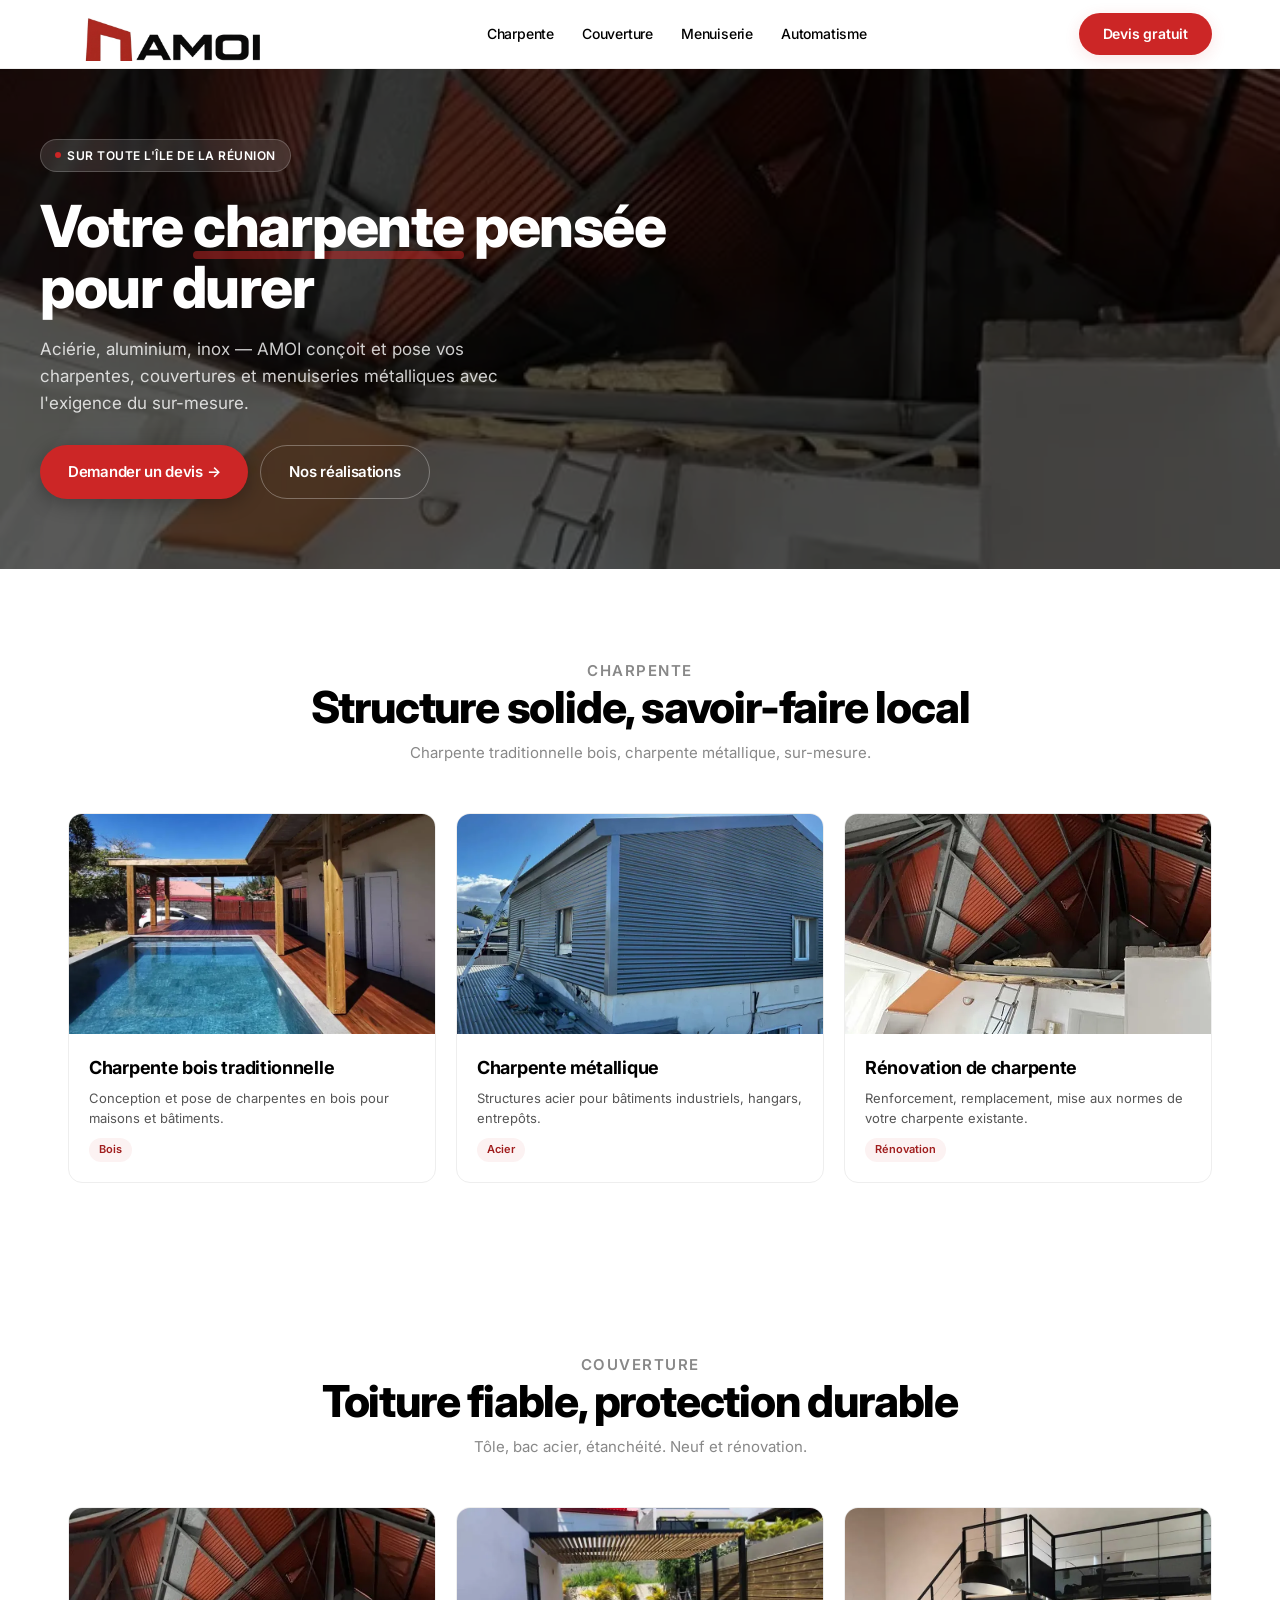
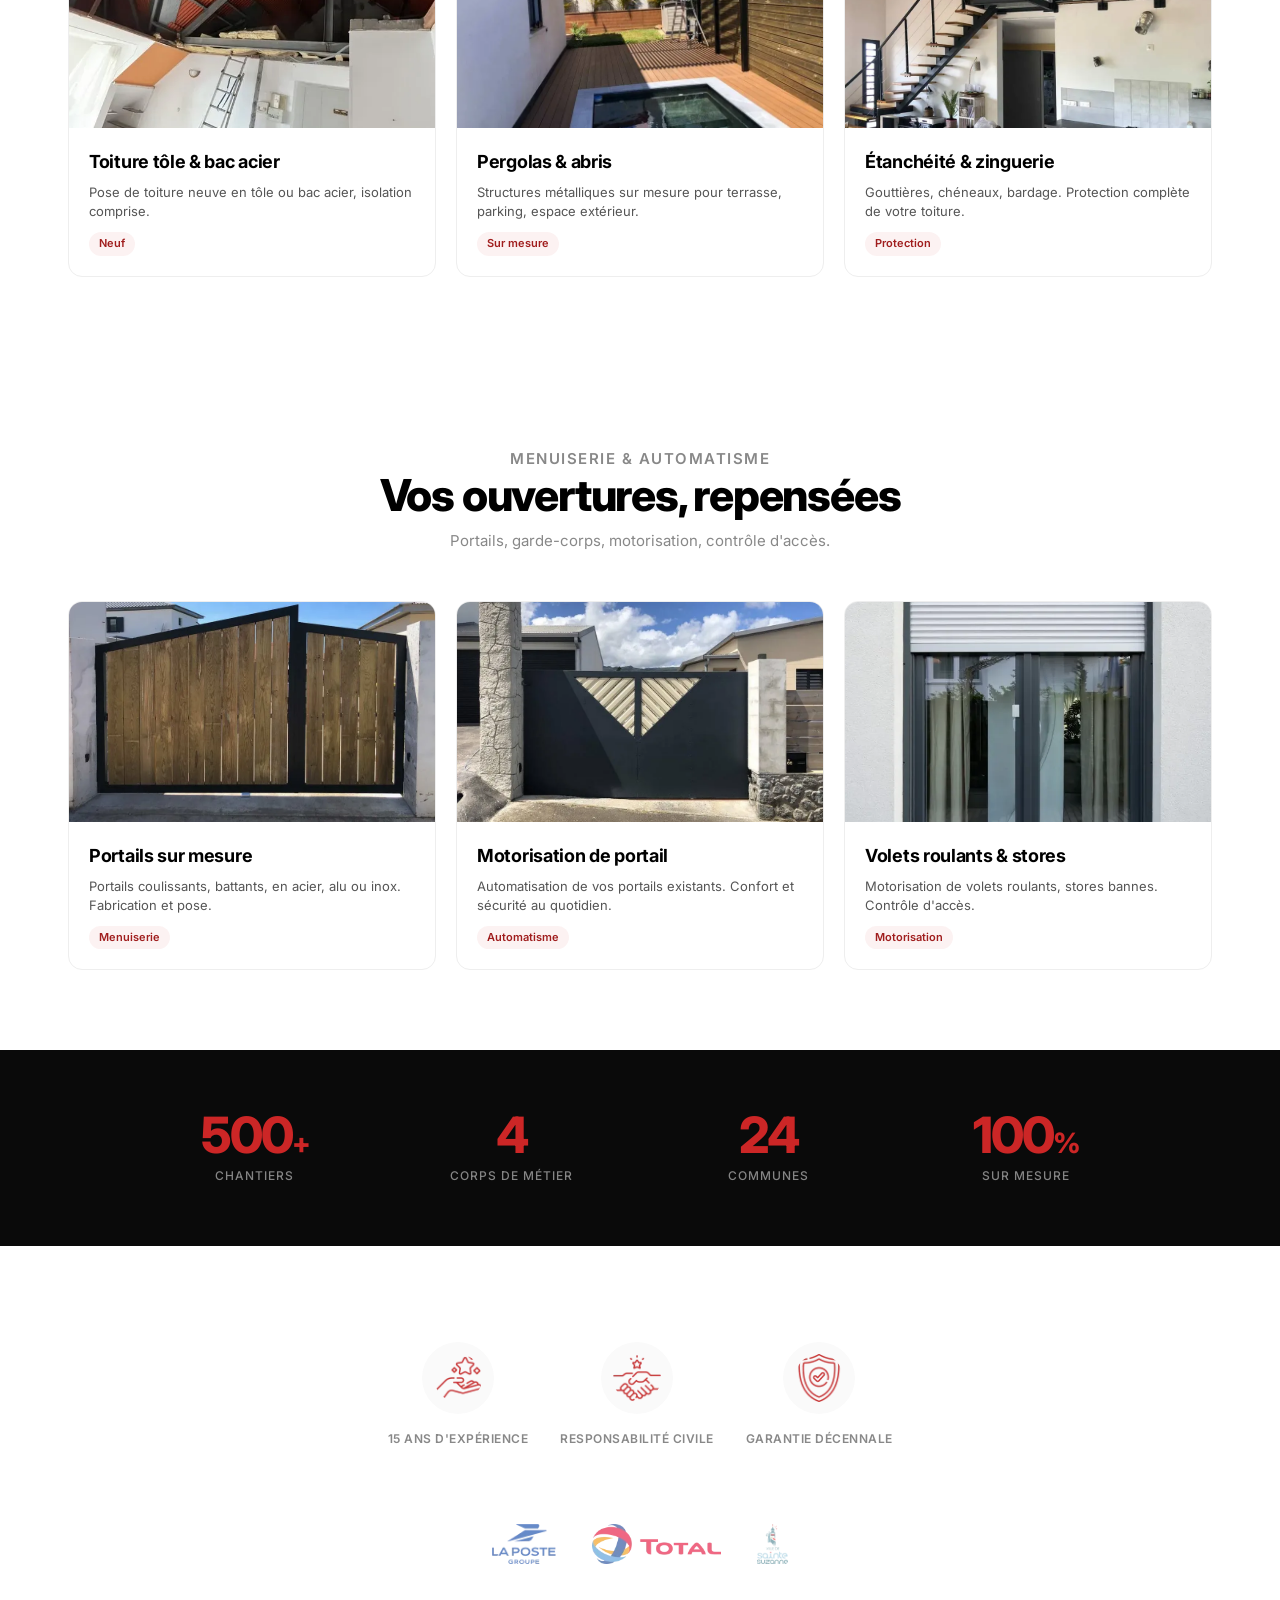
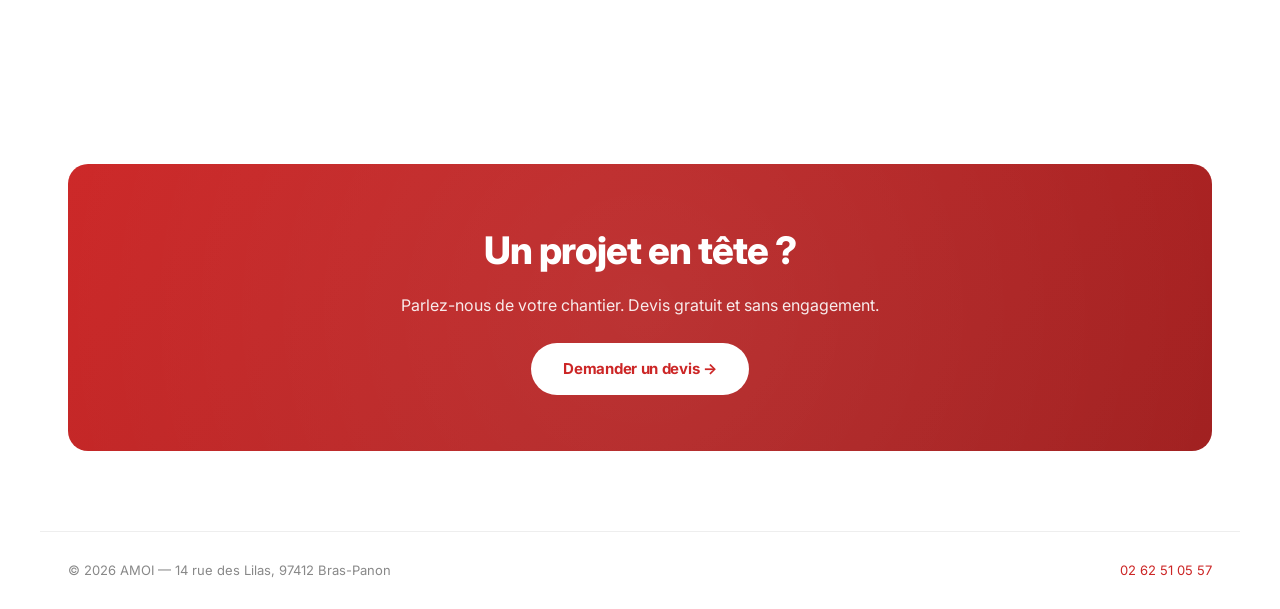
==== index.html @ d7daaf79 "Fix logo coupé: renommer logo-full.webp → logo-banner.webp (bypass cache CDN)" ====
<!DOCTYPE html>
<html lang="fr">
<head>
  <meta charset="UTF-8">
  <meta name="viewport" content="width=device-width, initial-scale=1.0">
  <title>AMOI — Charpente, Couverture, Menuiserie, Automatisme à La Réunion</title>
  <link href="https://fonts.googleapis.com/css2?family=Inter:wght@300;400;500;600;700;800&display=swap" rel="stylesheet">
  <meta name="description" content="AMOI, expert en charpente métal et bois, couverture, menuiserie métallique et automatisme à La Réunion. Devis gratuit — intervention sur toute l'île.">
  <meta name="robots" content="index, follow, max-image-preview:large">
  <link rel="canonical" href="https://amoi.re/">
  <meta property="og:type" content="website">
  <meta property="og:url" content="https://amoi.re/">
  <meta property="og:title" content="Charpente, couverture et métallerie à La Réunion - AMOI">
  <meta property="og:description" content="AMOI, expert en charpente métal et bois, couverture, menuiserie métallique et automatisme à La Réunion. Devis gratuit.">
  <meta property="og:image" content="https://amoi.re/images/logo.webp">
  <meta property="og:image:width" content="1200">
  <meta property="og:image:height" content="630">
  <meta property="og:locale" content="fr_FR">
  <meta property="og:site_name" content="AMOI">
  <meta name="twitter:card" content="summary_large_image">
  <meta name="twitter:title" content="Charpente, couverture et métallerie à La Réunion - AMOI">
  <meta name="twitter:description" content="AMOI, expert en charpente métal et bois, couverture, menuiserie métallique et automatisme à La Réunion. Devis gratuit.">
  <meta name="twitter:image" content="https://amoi.re/images/logo.webp">
  <script type="application/ld+json">
  {
    "@context": "https://schema.org",
    "@type": "HomeAndConstructionBusiness",
    "name": "AMOI",
    "alternateName": "Anglade Métal Océan Indien",
    "description": "Expert en charpente métal/bois, couverture, menuiserie métallique et automatisme à La Réunion depuis 2012.",
    "url": "https://amoi.re/",
    "telephone": "+262692436318",
    "email": "amoi.reunion@gmail.com",
    "address": {
      "@type": "PostalAddress",
      "streetAddress": "14 Rue des Lilas",
      "addressLocality": "Bras-Panon",
      "postalCode": "97412",
      "addressRegion": "La Réunion",
      "addressCountry": "FR"
    },
    "geo": {
      "@type": "GeoCoordinates",
      "latitude": -20.9941,
      "longitude": 55.6750
    },
    "openingHoursSpecification": [{
      "@type": "OpeningHoursSpecification",
      "dayOfWeek": ["Monday","Tuesday","Wednesday","Thursday","Friday","Saturday"],
      "opens": "08:00",
      "closes": "18:30"
    }],
    "areaServed": {"@type": "State", "name": "La Réunion"},
    "foundingDate": "2012",
    "image": "https://amoi.re/images/logo.webp",
    "sameAs": ["https://www.facebook.com/amoi.reunion"],
    "hasOfferCatalog": {
      "@type": "OfferCatalog",
      "itemListElement": [
        {"@type": "Offer", "itemOffered": {"@type": "Service", "name": "Charpente métal/bois", "url": "https://amoi.re/charpente.html"}},
        {"@type": "Offer", "itemOffered": {"@type": "Service", "name": "Couverture et toiture", "url": "https://amoi.re/couverture.html"}},
        {"@type": "Offer", "itemOffered": {"@type": "Service", "name": "Menuiserie métallique", "url": "https://amoi.re/menuiserie.html"}},
        {"@type": "Offer", "itemOffered": {"@type": "Service", "name": "Automatisme et contrôle d'accès", "url": "https://amoi.re/automatisme.html"}}
      ]
    }
  }
  </script>
  <style>
    :root {
      --red: #CC2626;
      --red-dark: #A01E1E;
      --red-glow: rgba(204,38,38,0.12);
      --red-ghost: rgba(204,38,38,0.06);
      --heading: #000;
      --body: #555;
      --light: #888;
      --border: #eee;
      --bg: #fff;
      --bg-alt: #fafafa;
    }

    *, *::before, *::after { box-sizing: border-box; margin: 0; padding: 0; }
    html { scroll-behavior: smooth; }

    body {
      font-family: 'Inter', system-ui, -apple-system, sans-serif;
      color: var(--heading);
      background: var(--bg);
      -webkit-font-smoothing: antialiased;
      line-height: 1.6;
    }

    @keyframes fadeUp {
      from { opacity: 0; transform: translateY(30px); }
      to { opacity: 1; transform: translateY(0); }
    }
    @keyframes pulse {
      0%, 100% { box-shadow: 0 0 0 0 var(--red-glow); }
      50% { box-shadow: 0 0 0 12px transparent; }
    }
    .reveal {
      opacity: 0; transform: translateY(30px);
      transition: opacity 0.6s ease, transform 0.6s ease;
    }
    .reveal.visible { opacity: 1; transform: translateY(0); }

    /* === NAV === */
    nav {
      position: sticky; top: 0; z-index: 100;
      background: rgba(255,255,255,0.94);
      backdrop-filter: blur(16px);
      border-bottom: 1px solid var(--border);
    }
    .nav-inner {
      max-width: 1200px; margin: 0 auto;
      display: flex; align-items: center; justify-content: space-between;
      padding: 0 28px; height: 68px;
    }
    nav { overflow: visible !important; }
    .nav-inner { overflow: visible !important; }
    .nav-logo { display: flex; align-items: center; text-decoration: none; overflow: visible !important; }
    .nav-logo img { max-height: 55px; height: auto; width: auto; display: block; }
    .nav-links { display: flex; gap: 28px; align-items: center; list-style: none; }
    .nav-links a {
      font-size: 14px; font-weight: 500; color: var(--heading);
      text-decoration: none; letter-spacing: -0.2px; transition: color 0.2s;
      position: relative;
    }
    .nav-links a::after {
      content: ''; position: absolute; bottom: -4px; left: 0;
      width: 0; height: 2px; background: var(--red); transition: width 0.3s;
    }
    .nav-links a:hover { color: var(--red); }
    .nav-links a:hover::after { width: 100%; }
    .nav-cta {
      background: var(--red); color: #fff;
      padding: 10px 24px; border-radius: 40px;
      font-weight: 600; font-size: 14px; letter-spacing: -0.2px;
      text-decoration: none; transition: all 0.25s;
      box-shadow: 0 4px 16px var(--red-glow);
    }
    .nav-cta:hover {
      background: var(--red-dark); transform: translateY(-1px);
      box-shadow: 0 6px 24px rgba(160,30,30,0.25);
    }

    /* === HERO === */
    .hero {
      position: relative;
      min-height: 500px;
      display: flex; align-items: center;
      padding: 60px 28px;
      overflow: hidden;
    }
    .hero-bg {
      position: absolute; inset: 0; z-index: 0;
      background: url('images/hero-charpente.webp') center/cover no-repeat;
      filter: brightness(0.35);
    }
    .hero-inner {
      max-width: 1200px; margin: 0 auto; width: 100%;
      position: relative; z-index: 1;
      color: #fff;
      animation: fadeUp 0.8s ease;
    }
    .hero-badge {
      display: inline-flex; align-items: center; gap: 6px;
      padding: 6px 14px;
      background: rgba(255,255,255,0.12);
      border: 1px solid rgba(255,255,255,0.2);
      border-radius: 20px;
      font-size: 12px; font-weight: 600; letter-spacing: 0.5px;
      text-transform: uppercase; margin-bottom: 24px;
      backdrop-filter: blur(4px);
    }
    .hero-badge::before {
      content: ''; width: 6px; height: 6px;
      background: var(--red); border-radius: 50%;
      animation: pulse 2s infinite;
    }
    .hero h1 {
      font-size: clamp(34px, 5vw, 58px);
      font-weight: 800; line-height: 1.05;
      letter-spacing: -1.5px; margin-bottom: 18px; max-width: 640px;
    }
    .hero h1 .accent { color: #fff; position: relative; }
    .hero h1 .accent::after {
      content: ''; position: absolute; bottom: 2px; left: 0; right: 0;
      height: 8px; background: rgba(204,38,38,0.5); border-radius: 4px; z-index: -1;
    }
    .hero p {
      font-size: 17px; font-weight: 400; color: rgba(255,255,255,0.8);
      line-height: 1.6; margin-bottom: 28px; max-width: 480px;
    }
    .hero-actions { display: flex; gap: 12px; flex-wrap: wrap; }
    .btn {
      display: inline-flex; align-items: center;
      padding: 14px 28px; font-family: 'Inter', sans-serif;
      font-size: 15px; font-weight: 600; border-radius: 40px;
      text-decoration: none; letter-spacing: -0.3px;
      cursor: pointer; transition: all 0.25s; border: none;
    }
    .btn-primary {
      background: var(--red); color: #fff;
      box-shadow: 0 4px 20px rgba(0,0,0,0.3);
    }
    .btn-primary:hover {
      background: var(--red-dark); transform: translateY(-2px);
      box-shadow: 0 8px 30px rgba(0,0,0,0.4);
    }
    .btn-ghost {
      background: transparent; color: #fff;
      border: 1.5px solid rgba(255,255,255,0.3);
    }
    .btn-ghost:hover { background: rgba(255,255,255,0.1); border-color: #fff; }

    /* === SECTION === */
    .section {
      max-width: 1200px; margin: 0 auto; padding: 80px 28px;
    }
    .section-header {
      text-align: center; margin-bottom: 48px;
    }
    .section-label {
      font-size: 12px; font-weight: 600; color: var(--red-dark);
      text-transform: uppercase; letter-spacing: 1.5px; margin-bottom: 10px;
    }
    .section-header h2 {
      font-size: clamp(30px, 4vw, 44px);
      font-weight: 800; letter-spacing: -1.2px; line-height: 1.1;
    }
    .section-header p {
      font-size: 15px; color: var(--light); max-width: 500px;
      margin: 10px auto 0;
    }

    /* === PHOTO CARDS === */
    .photo-grid {
      display: grid;
      grid-template-columns: repeat(auto-fit, minmax(280px, 1fr));
      gap: 20px;
    }
    .photo-card {
      position: relative;
      border-radius: 14px; overflow: hidden;
      background: var(--bg);
      border: 1px solid var(--border);
      transition: all 0.3s cubic-bezier(0.25, 0.46, 0.45, 0.94);
      cursor: pointer;
    }
    .photo-card:hover {
      transform: translateY(-6px);
      box-shadow: 0 20px 50px rgba(0,0,0,0.12);
      border-color: rgba(204,38,38,0.2);
    }
    .photo-card-img {
      width: 100%; height: 220px;
      object-fit: cover; display: block;
      transition: transform 0.4s ease;
    }
    .photo-card:hover .photo-card-img { transform: scale(1.04); }
    .photo-card-body {
      padding: 20px;
    }
    .photo-card h4 {
      font-size: 18px; font-weight: 700;
      letter-spacing: -0.3px; margin-bottom: 6px;
    }
    .photo-card p {
      font-size: 13px; color: var(--body); line-height: 1.5;
    }
    .photo-card .tag {
      display: inline-block;
      padding: 3px 10px; margin-top: 10px;
      background: var(--red-ghost); color: var(--red-dark);
      border-radius: 12px; font-size: 11px; font-weight: 600;
    }

    /* === BADGES === */
    .badges-row {
      display: flex; justify-content: center; gap: 32px;
      flex-wrap: wrap; margin-top: 48px;
    }
    .badge-item {
      text-align: center;
    }
    .badge-item img {
      width: 72px; height: 72px; border-radius: 50%;
      background: var(--bg-alt); padding: 12px;
      transition: transform 0.2s;
    }
    .badge-item img:hover { transform: scale(1.1); }
    .badge-item span {
      display: block; margin-top: 8px;
      font-size: 12px; font-weight: 600; color: var(--light);
      text-transform: uppercase; letter-spacing: 0.5px;
    }

    /* === NUMBERS === */
    .banner {
      background: #0a0a0a; color: #fff; padding: 60px 28px;
    }
    .banner-inner {
      max-width: 1000px; margin: 0 auto;
      display: grid;
      grid-template-columns: repeat(auto-fit, minmax(140px, 1fr));
      gap: 28px; text-align: center;
    }
    .banner-stat .num {
      font-size: clamp(36px, 5vw, 50px);
      font-weight: 800; letter-spacing: -2px;
      color: var(--red); display: block; line-height: 1;
    }
    .banner-stat .num span { font-size: 28px; }
    .banner-stat .lab {
      font-size: 12px; font-weight: 500;
      color: rgba(255,255,255,0.5);
      text-transform: uppercase; letter-spacing: 1px;
      margin-top: 6px; display: block;
    }

    /* === CTA === */
    .cta-section {
      max-width: 1200px; margin: 0 auto; padding: 80px 28px; text-align: center;
    }
    .cta-box {
      background: linear-gradient(135deg, var(--red), var(--red-dark));
      border-radius: 20px; padding: 56px 32px; color: #fff;
      position: relative; overflow: hidden;
    }
    .cta-box::before {
      content: ''; position: absolute; top: -50%; left: -50%;
      width: 200%; height: 200%;
      background: radial-gradient(circle, rgba(255,255,255,0.08) 0%, transparent 60%);
      animation: pulse 4s infinite;
    }
    .cta-box h2 {
      font-size: clamp(26px, 3.5vw, 38px);
      font-weight: 800; letter-spacing: -1px; margin-bottom: 12px;
      position: relative;
    }
    .cta-box p {
      font-size: 16px; opacity: 0.9; margin-bottom: 24px; position: relative;
    }
    .btn-white {
      background: #fff; color: var(--red);
      padding: 14px 32px; border-radius: 40px;
      font-weight: 700; font-size: 15px;
      font-family: 'Inter', sans-serif;
      text-decoration: none; letter-spacing: -0.3px;
      display: inline-flex; align-items: center; gap: 8px;
      transition: all 0.25s; position: relative;
    }
    .btn-white:hover { transform: translateY(-2px); box-shadow: 0 8px 30px rgba(0,0,0,0.2); }

    /* === PARTNERS === */
    .partners-row {
      display: flex; justify-content: center; align-items: center;
      gap: 36px; flex-wrap: wrap; padding: 40px 0;
    }
    .partners-row img { height: 40px; width: auto; opacity: 0.6; transition: opacity 0.2s; }
    .partners-row img:hover { opacity: 1; }

    /* === FOOTER === */
    footer {
      max-width: 1200px; margin: 0 auto;
      padding: 28px; border-top: 1px solid var(--border);
      display: flex; justify-content: space-between; align-items: center;
      flex-wrap: wrap; gap: 12px;
      font-size: 13px; color: var(--light);
    }
    footer a { color: var(--red); text-decoration: none; }

    /* === RESPONSIVE === */
    @media (max-width: 768px) {
      .nav-links { display: none; }
      .hero { min-height: 380px; padding: 48px 20px; }
      .hero h1 { font-size: 30px; letter-spacing: -0.8px; }
      .photo-grid { grid-template-columns: 1fr; }
      .section { padding: 48px 20px; }
      .banner-inner { grid-template-columns: 1fr 1fr; }
      footer { flex-direction: column; text-align: center; }
    }
  </style>
</head>
<body>

<!-- NAV -->
<nav>
  <div class="nav-inner">
    <a href="index.html" class="nav-logo">
      <img src="images/logo-banner.webp" alt="AMOI">
    </a>
    <ul class="nav-links">
      <li><a href="charpente.html">Charpente</a></li>
      <li><a href="couverture.html">Couverture</a></li>
      <li><a href="menuiserie.html">Menuiserie</a></li>
      <li><a href="automatisme.html">Automatisme</a></li>
    </ul>
    <a href="contact.html" class="nav-cta">Devis gratuit</a>
  </div>
</nav>

<!-- HERO -->
<header class="hero">
  <div class="hero-bg"></div>
  <div class="hero-inner">
    <div class="hero-badge">Sur toute l'île de La Réunion</div>
    <h1>Votre <span class="accent">charpente</span> pensée pour durer</h1>
    <p>Aciérie, aluminium, inox — AMOI conçoit et pose vos charpentes, couvertures et menuiseries métalliques avec l'exigence du sur-mesure.</p>
    <div class="hero-actions">
      <a href="contact.html" class="btn btn-primary">Demander un devis →</a>
      <a href="#" class="btn btn-ghost">Nos réalisations</a>
    </div>
  </div>
</header>

<!-- SERVICES : Charpente -->
<section class="section">
  <div class="section-header reveal">
    <p class="section-label">Charpente</p>
    <h2>Structure solide, savoir-faire local</h2>
    <p>Charpente traditionnelle bois, charpente métallique, sur-mesure.</p>
  </div>
  <div class="photo-grid">
    <div class="photo-card reveal">
      <img src="images/charpente-1.webp" alt="Charpente bois traditionnelle AMOI" class="photo-card-img" loading="lazy">
      <div class="photo-card-body">
        <h4>Charpente bois traditionnelle</h4>
        <p>Conception et pose de charpentes en bois pour maisons et bâtiments.</p>
        <span class="tag">Bois</span>
      </div>
    </div>
    <div class="photo-card reveal">
      <img src="images/charpente-2.webp" alt="Charpente métallique industrielle AMOI" class="photo-card-img" loading="lazy">
      <div class="photo-card-body">
        <h4>Charpente métallique</h4>
        <p>Structures acier pour bâtiments industriels, hangars, entrepôts.</p>
        <span class="tag">Acier</span>
      </div>
    </div>
    <div class="photo-card reveal">
      <img src="images/charpente-3.webp" alt="Rénovation charpente AMOI" class="photo-card-img" loading="lazy">
      <div class="photo-card-body">
        <h4>Rénovation de charpente</h4>
        <p>Renforcement, remplacement, mise aux normes de votre charpente existante.</p>
        <span class="tag">Rénovation</span>
      </div>
    </div>
  </div>
</section>

<!-- SERVICES : Couverture -->
<section class="section">
  <div class="section-header reveal">
    <p class="section-label">Couverture</p>
    <h2>Toiture fiable, protection durable</h2>
    <p>Tôle, bac acier, étanchéité. Neuf et rénovation.</p>
  </div>
  <div class="photo-grid">
    <div class="photo-card reveal">
      <img src="images/hero-charpente.webp" alt="Couverture tôle AMOI" class="photo-card-img" loading="lazy">
      <div class="photo-card-body">
        <h4>Toiture tôle & bac acier</h4>
        <p>Pose de toiture neuve en tôle ou bac acier, isolation comprise.</p>
        <span class="tag">Neuf</span>
      </div>
    </div>
    <div class="photo-card reveal">
      <img src="images/pergolas.webp" alt="Pergola métallique AMOI" class="photo-card-img" loading="lazy">
      <div class="photo-card-body">
        <h4>Pergolas & abris</h4>
        <p>Structures métalliques sur mesure pour terrasse, parking, espace extérieur.</p>
        <span class="tag">Sur mesure</span>
      </div>
    </div>
    <div class="photo-card reveal">
      <img src="images/menuiseries-1.webp" alt="Menuiserie métallique AMOI" class="photo-card-img" loading="lazy">
      <div class="photo-card-body">
        <h4>Étanchéité & zinguerie</h4>
        <p>Gouttières, chéneaux, bardage. Protection complète de votre toiture.</p>
        <span class="tag">Protection</span>
      </div>
    </div>
  </div>
</section>

<!-- SERVICES : Menuiserie & Automatisme -->
<section class="section">
  <div class="section-header reveal">
    <p class="section-label">Menuiserie & Automatisme</p>
    <h2>Vos ouvertures, repensées</h2>
    <p>Portails, garde-corps, motorisation, contrôle d'accès.</p>
  </div>
  <div class="photo-grid">
    <div class="photo-card reveal">
      <img src="images/portail.webp" alt="Portail motorisé AMOI" class="photo-card-img" loading="lazy">
      <div class="photo-card-body">
        <h4>Portails sur mesure</h4>
        <p>Portails coulissants, battants, en acier, alu ou inox. Fabrication et pose.</p>
        <span class="tag">Menuiserie</span>
      </div>
    </div>
    <div class="photo-card reveal">
      <img src="images/portails-auto.webp" alt="Portails automatiques AMOI" class="photo-card-img" loading="lazy">
      <div class="photo-card-body">
        <h4>Motorisation de portail</h4>
        <p>Automatisation de vos portails existants. Confort et sécurité au quotidien.</p>
        <span class="tag">Automatisme</span>
      </div>
    </div>
    <div class="photo-card reveal">
      <img src="images/volet-roulant.webp" alt="Volet roulant motorisé AMOI" class="photo-card-img" loading="lazy">
      <div class="photo-card-body">
        <h4>Volets roulants & stores</h4>
        <p>Motorisation de volets roulants, stores bannes. Contrôle d'accès.</p>
        <span class="tag">Motorisation</span>
      </div>
    </div>
  </div>
</section>

<!-- NUMBERS -->
<section class="banner">
  <div class="banner-inner reveal">
    <div class="banner-stat"><span class="num">500<span>+</span></span><span class="lab">Chantiers</span></div>
    <div class="banner-stat"><span class="num">4</span><span class="lab">Corps de métier</span></div>
    <div class="banner-stat"><span class="num">24</span><span class="lab">Communes</span></div>
    <div class="banner-stat"><span class="num">100<span>%</span></span><span class="lab">Sur mesure</span></div>
  </div>
</section>

<!-- BADGES -->
<section class="section" style="padding-top:48px;">
  <div class="badges-row reveal">
    <div class="badge-item">
      <img src="images/badge-experience.webp" alt="Expérience" loading="lazy">
      <span>15 ans d'expérience</span>
    </div>
    <div class="badge-item">
      <img src="images/badge-rc-pro.webp" alt="RC Pro" loading="lazy">
      <span>Responsabilité civile</span>
    </div>
    <div class="badge-item">
      <img src="images/badge-garantie.webp" alt="Garantie" loading="lazy">
      <span>Garantie décennale</span>
    </div>
  </div>

  <!-- PARTNERS -->
  <div class="partners-row reveal" style="margin-top:36px;">
    <img src="images/partenaire-laposte.webp" alt="La Poste" loading="lazy">
    <img src="images/partenaire-total.webp" alt="Total" loading="lazy">
    <img src="images/partenaire-ste-suzanne.webp" alt="Sainte-Suzanne" loading="lazy">
  </div>
</section>

<!-- CTA -->
<section class="cta-section reveal">
  <div class="cta-box">
    <h2>Un projet en tête ?</h2>
    <p>Parlez-nous de votre chantier. Devis gratuit et sans engagement.</p>
    <a href="contact.html" class="btn-white">Demander un devis →</a>
  </div>
</section>

<!-- FOOTER -->
<footer>
  <span>© 2026 AMOI — 14 rue des Lilas, 97412 Bras-Panon</span>
  <span><a href="tel:+262262510557">02 62 51 05 57</a></span>
</footer>

<script>
const observer = new IntersectionObserver((entries) => {
  entries.forEach(entry => { if (entry.isIntersecting) entry.target.classList.add('visible'); });
}, { threshold: 0.1 });
document.querySelectorAll('.reveal').forEach(el => observer.observe(el));
</script>
</body>
</html>
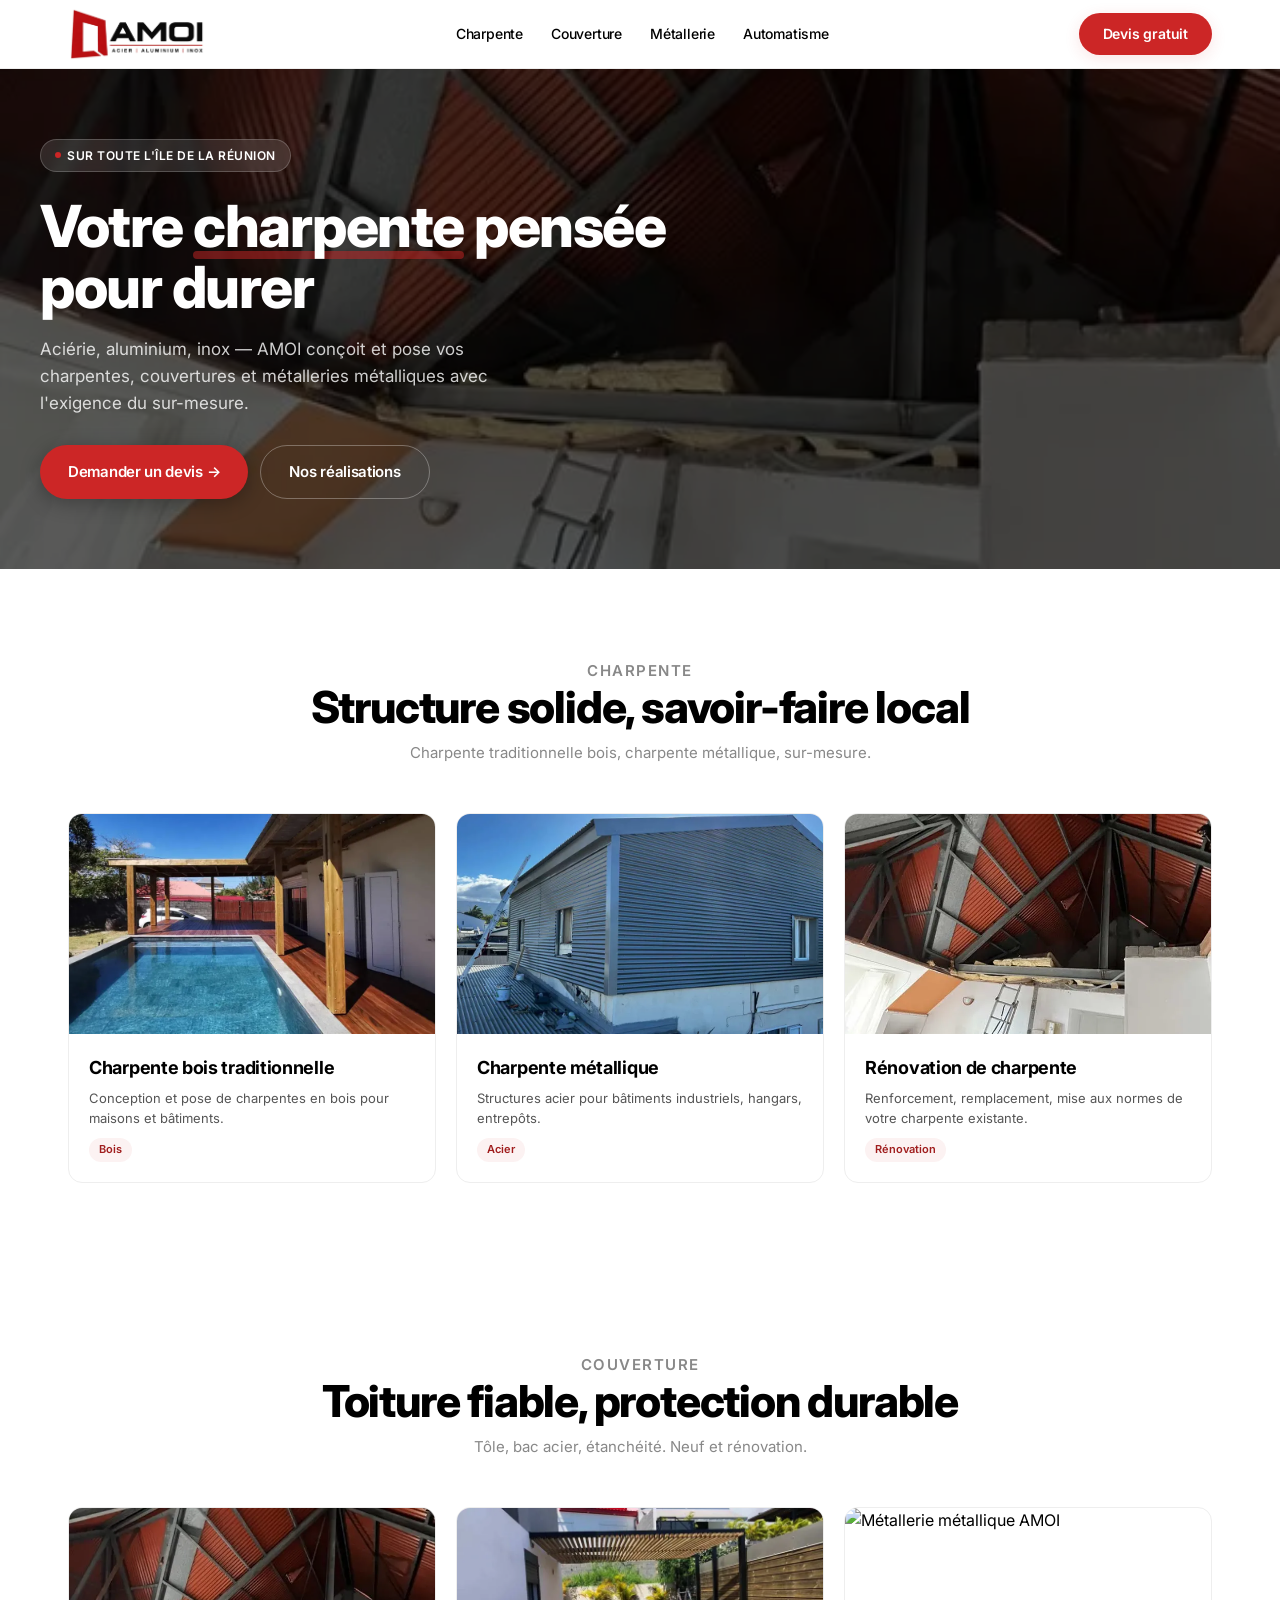
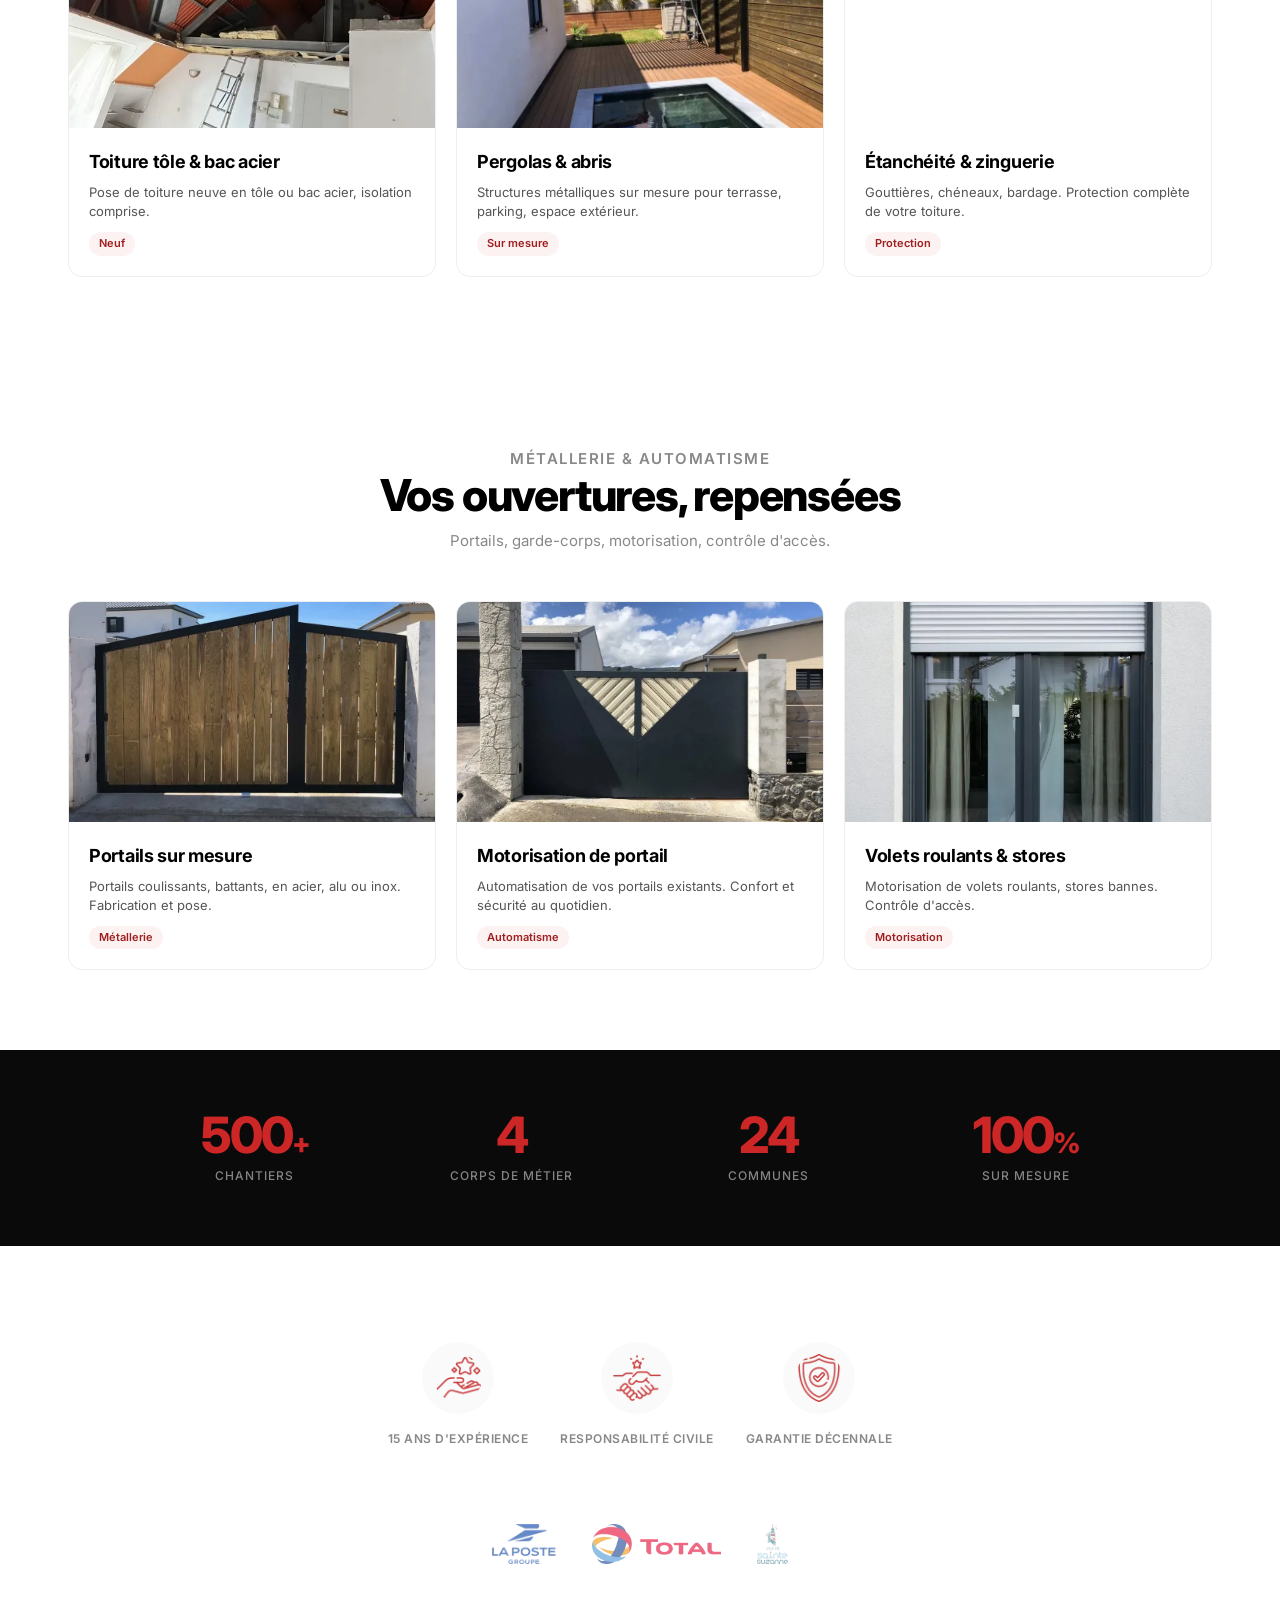
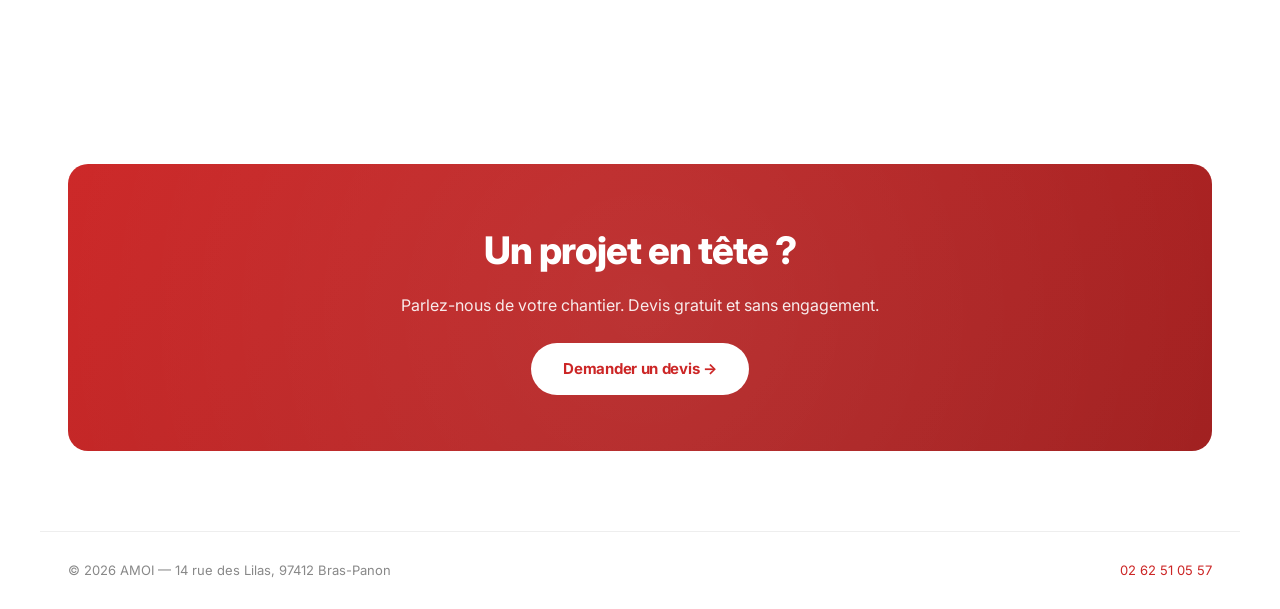
==== commit 29fa243d: "Renommage Menuiserie → Métallerie (menuiserie.html → metallerie.html)" ====
--- a/index.html
+++ b/index.html
@@ -3,15 +3,15 @@
 <head>
   <meta charset="UTF-8">
   <meta name="viewport" content="width=device-width, initial-scale=1.0">
-  <title>AMOI — Charpente, Couverture, Menuiserie, Automatisme à La Réunion</title>
+  <title>AMOI — Charpente, Couverture, Métallerie, Automatisme à La Réunion</title>
   <link href="https://fonts.googleapis.com/css2?family=Inter:wght@300;400;500;600;700;800&display=swap" rel="stylesheet">
-  <meta name="description" content="AMOI, expert en charpente métal et bois, couverture, menuiserie métallique et automatisme à La Réunion. Devis gratuit — intervention sur toute l'île.">
+  <meta name="description" content="AMOI, expert en charpente métal et bois, couverture, métallerie métallique et automatisme à La Réunion. Devis gratuit — intervention sur toute l'île.">
   <meta name="robots" content="index, follow, max-image-preview:large">
   <link rel="canonical" href="https://amoi.re/">
   <meta property="og:type" content="website">
   <meta property="og:url" content="https://amoi.re/">
   <meta property="og:title" content="Charpente, couverture et métallerie à La Réunion - AMOI">
-  <meta property="og:description" content="AMOI, expert en charpente métal et bois, couverture, menuiserie métallique et automatisme à La Réunion. Devis gratuit.">
+  <meta property="og:description" content="AMOI, expert en charpente métal et bois, couverture, métallerie métallique et automatisme à La Réunion. Devis gratuit.">
   <meta property="og:image" content="https://amoi.re/images/logo.webp">
   <meta property="og:image:width" content="1200">
   <meta property="og:image:height" content="630">
@@ -19,7 +19,7 @@
   <meta property="og:site_name" content="AMOI">
   <meta name="twitter:card" content="summary_large_image">
   <meta name="twitter:title" content="Charpente, couverture et métallerie à La Réunion - AMOI">
-  <meta name="twitter:description" content="AMOI, expert en charpente métal et bois, couverture, menuiserie métallique et automatisme à La Réunion. Devis gratuit.">
+  <meta name="twitter:description" content="AMOI, expert en charpente métal et bois, couverture, métallerie métallique et automatisme à La Réunion. Devis gratuit.">
   <meta name="twitter:image" content="https://amoi.re/images/logo.webp">
   <script type="application/ld+json">
   {
@@ -27,7 +27,7 @@
     "@type": "HomeAndConstructionBusiness",
     "name": "AMOI",
     "alternateName": "Anglade Métal Océan Indien",
-    "description": "Expert en charpente métal/bois, couverture, menuiserie métallique et automatisme à La Réunion depuis 2012.",
+    "description": "Expert en charpente métal/bois, couverture, métallerie métallique et automatisme à La Réunion depuis 2012.",
     "url": "https://amoi.re/",
     "telephone": "+262692436318",
     "email": "amoi.reunion@gmail.com",
@@ -59,7 +59,7 @@
       "itemListElement": [
         {"@type": "Offer", "itemOffered": {"@type": "Service", "name": "Charpente métal/bois", "url": "https://amoi.re/charpente.html"}},
         {"@type": "Offer", "itemOffered": {"@type": "Service", "name": "Couverture et toiture", "url": "https://amoi.re/couverture.html"}},
-        {"@type": "Offer", "itemOffered": {"@type": "Service", "name": "Menuiserie métallique", "url": "https://amoi.re/menuiserie.html"}},
+        {"@type": "Offer", "itemOffered": {"@type": "Service", "name": "Métallerie métallique", "url": "https://amoi.re/metallerie.html"}},
         {"@type": "Offer", "itemOffered": {"@type": "Service", "name": "Automatisme et contrôle d'accès", "url": "https://amoi.re/automatisme.html"}}
       ]
     }
@@ -394,7 +394,7 @@
     <ul class="nav-links">
       <li><a href="charpente.html">Charpente</a></li>
       <li><a href="couverture.html">Couverture</a></li>
-      <li><a href="menuiserie.html">Menuiserie</a></li>
+      <li><a href="metallerie.html">Métallerie</a></li>
       <li><a href="automatisme.html">Automatisme</a></li>
     </ul>
     <a href="contact.html" class="nav-cta">Devis gratuit</a>
@@ -407,7 +407,7 @@
   <div class="hero-inner">
     <div class="hero-badge">Sur toute l'île de La Réunion</div>
     <h1>Votre <span class="accent">charpente</span> pensée pour durer</h1>
-    <p>Aciérie, aluminium, inox — AMOI conçoit et pose vos charpentes, couvertures et menuiseries métalliques avec l'exigence du sur-mesure.</p>
+    <p>Aciérie, aluminium, inox — AMOI conçoit et pose vos charpentes, couvertures et métalleries métalliques avec l'exigence du sur-mesure.</p>
     <div class="hero-actions">
       <a href="contact.html" class="btn btn-primary">Demander un devis →</a>
       <a href="#" class="btn btn-ghost">Nos réalisations</a>
@@ -475,7 +475,7 @@
       </div>
     </div>
     <div class="photo-card reveal">
-      <img src="images/menuiseries-1.webp" alt="Menuiserie métallique AMOI" class="photo-card-img" loading="lazy">
+      <img src="images/métalleries-1.webp" alt="Métallerie métallique AMOI" class="photo-card-img" loading="lazy">
       <div class="photo-card-body">
         <h4>Étanchéité & zinguerie</h4>
         <p>Gouttières, chéneaux, bardage. Protection complète de votre toiture.</p>
@@ -485,10 +485,10 @@
   </div>
 </section>
 
-<!-- SERVICES : Menuiserie & Automatisme -->
+<!-- SERVICES : Métallerie & Automatisme -->
 <section class="section">
   <div class="section-header reveal">
-    <p class="section-label">Menuiserie & Automatisme</p>
+    <p class="section-label">Métallerie & Automatisme</p>
     <h2>Vos ouvertures, repensées</h2>
     <p>Portails, garde-corps, motorisation, contrôle d'accès.</p>
   </div>
@@ -498,7 +498,7 @@
       <div class="photo-card-body">
         <h4>Portails sur mesure</h4>
         <p>Portails coulissants, battants, en acier, alu ou inox. Fabrication et pose.</p>
-        <span class="tag">Menuiserie</span>
+        <span class="tag">Métallerie</span>
       </div>
     </div>
     <div class="photo-card reveal">
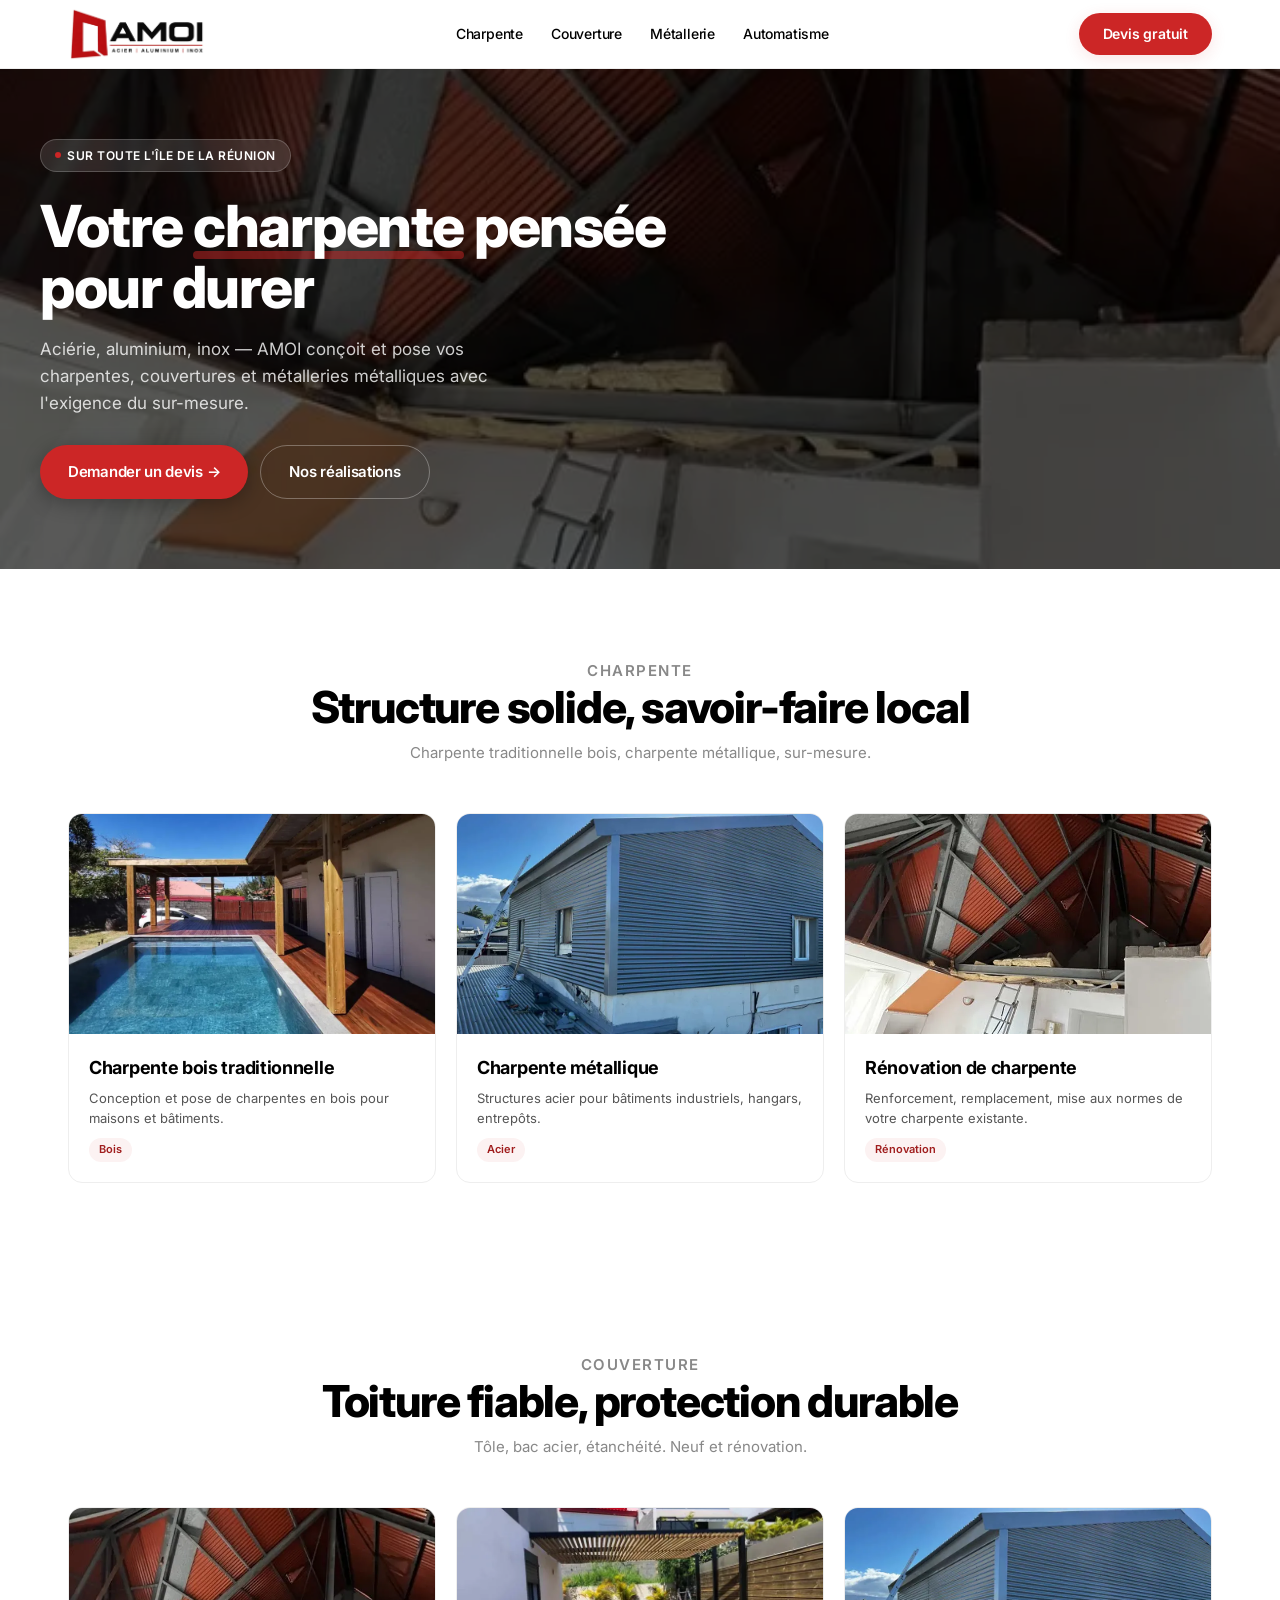
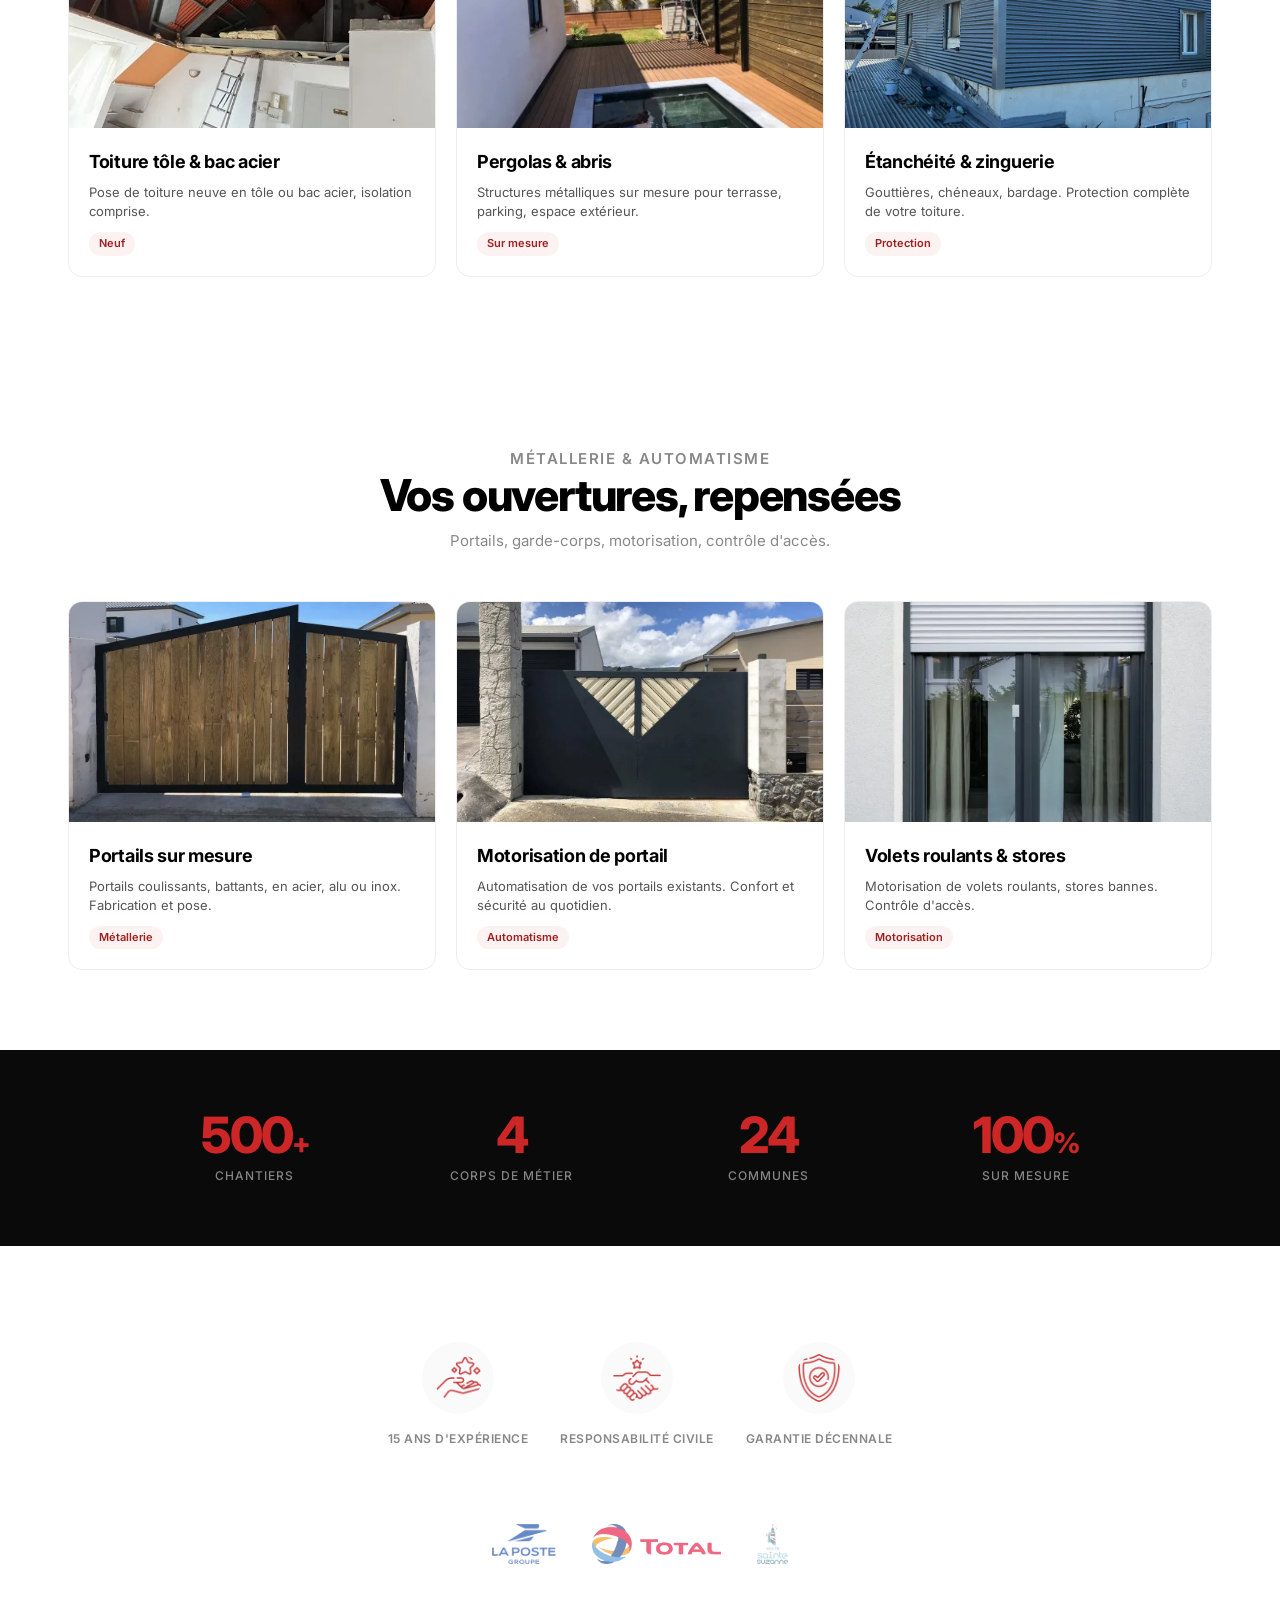
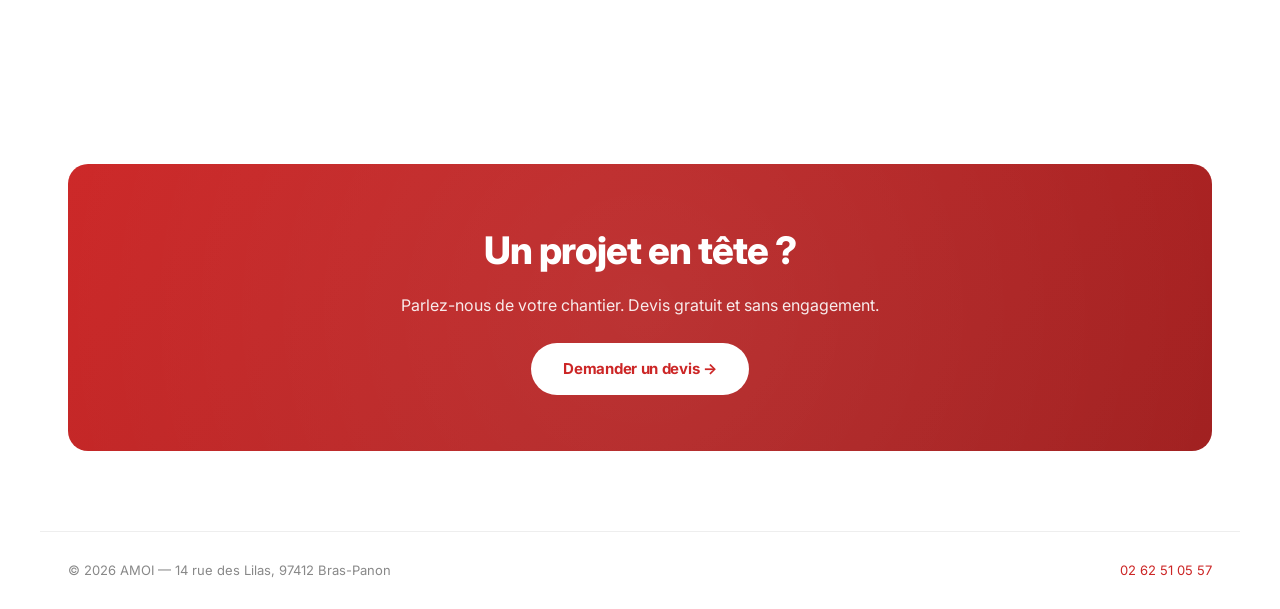
==== commit 95886367: "Fix: photo Étanchéité & zinguerie (charpente-2 au lieu de terrasse)" ====
--- a/index.html
+++ b/index.html
@@ -475,7 +475,7 @@
       </div>
     </div>
     <div class="photo-card reveal">
-      <img src="images/métalleries-1.webp" alt="Métallerie métallique AMOI" class="photo-card-img" loading="lazy">
+      <img src="images/charpente-2.webp" alt="Étanchéité toiture AMOI" class="photo-card-img" loading="lazy">
       <div class="photo-card-body">
         <h4>Étanchéité & zinguerie</h4>
         <p>Gouttières, chéneaux, bardage. Protection complète de votre toiture.</p>
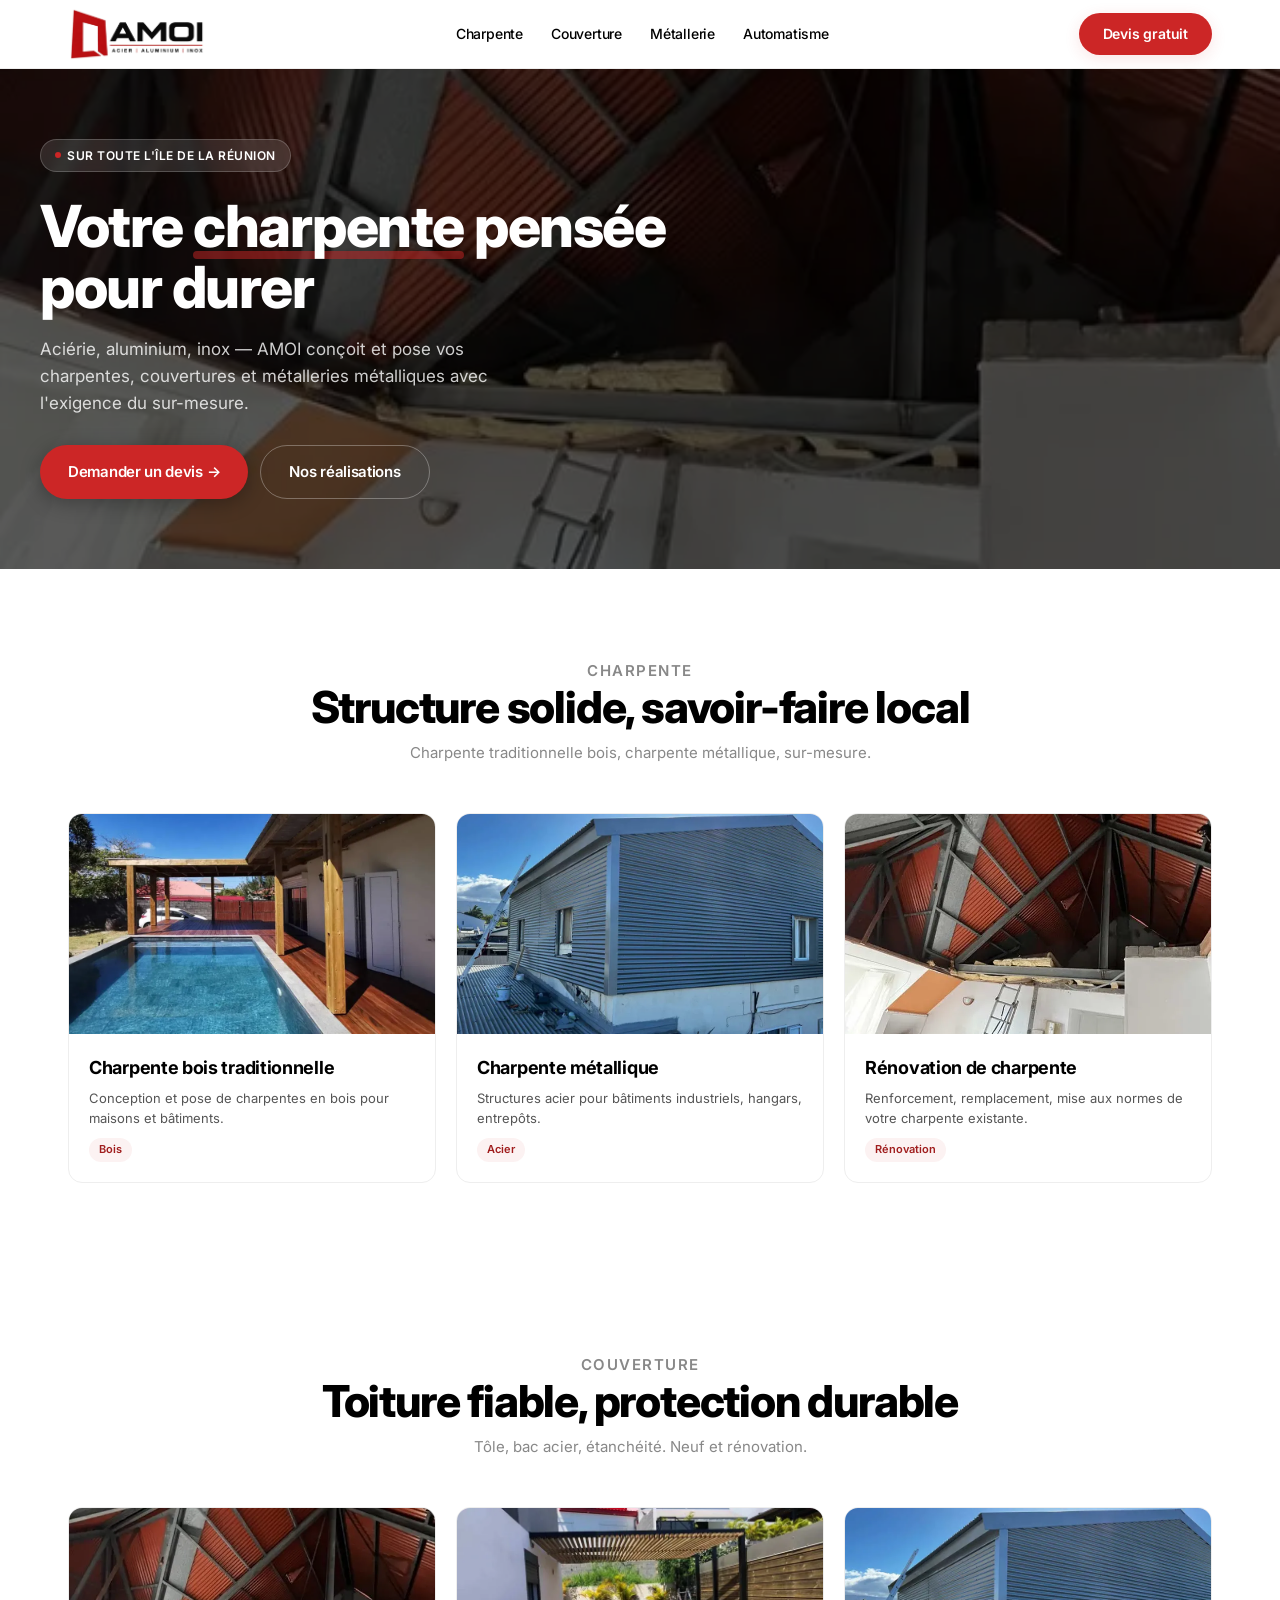
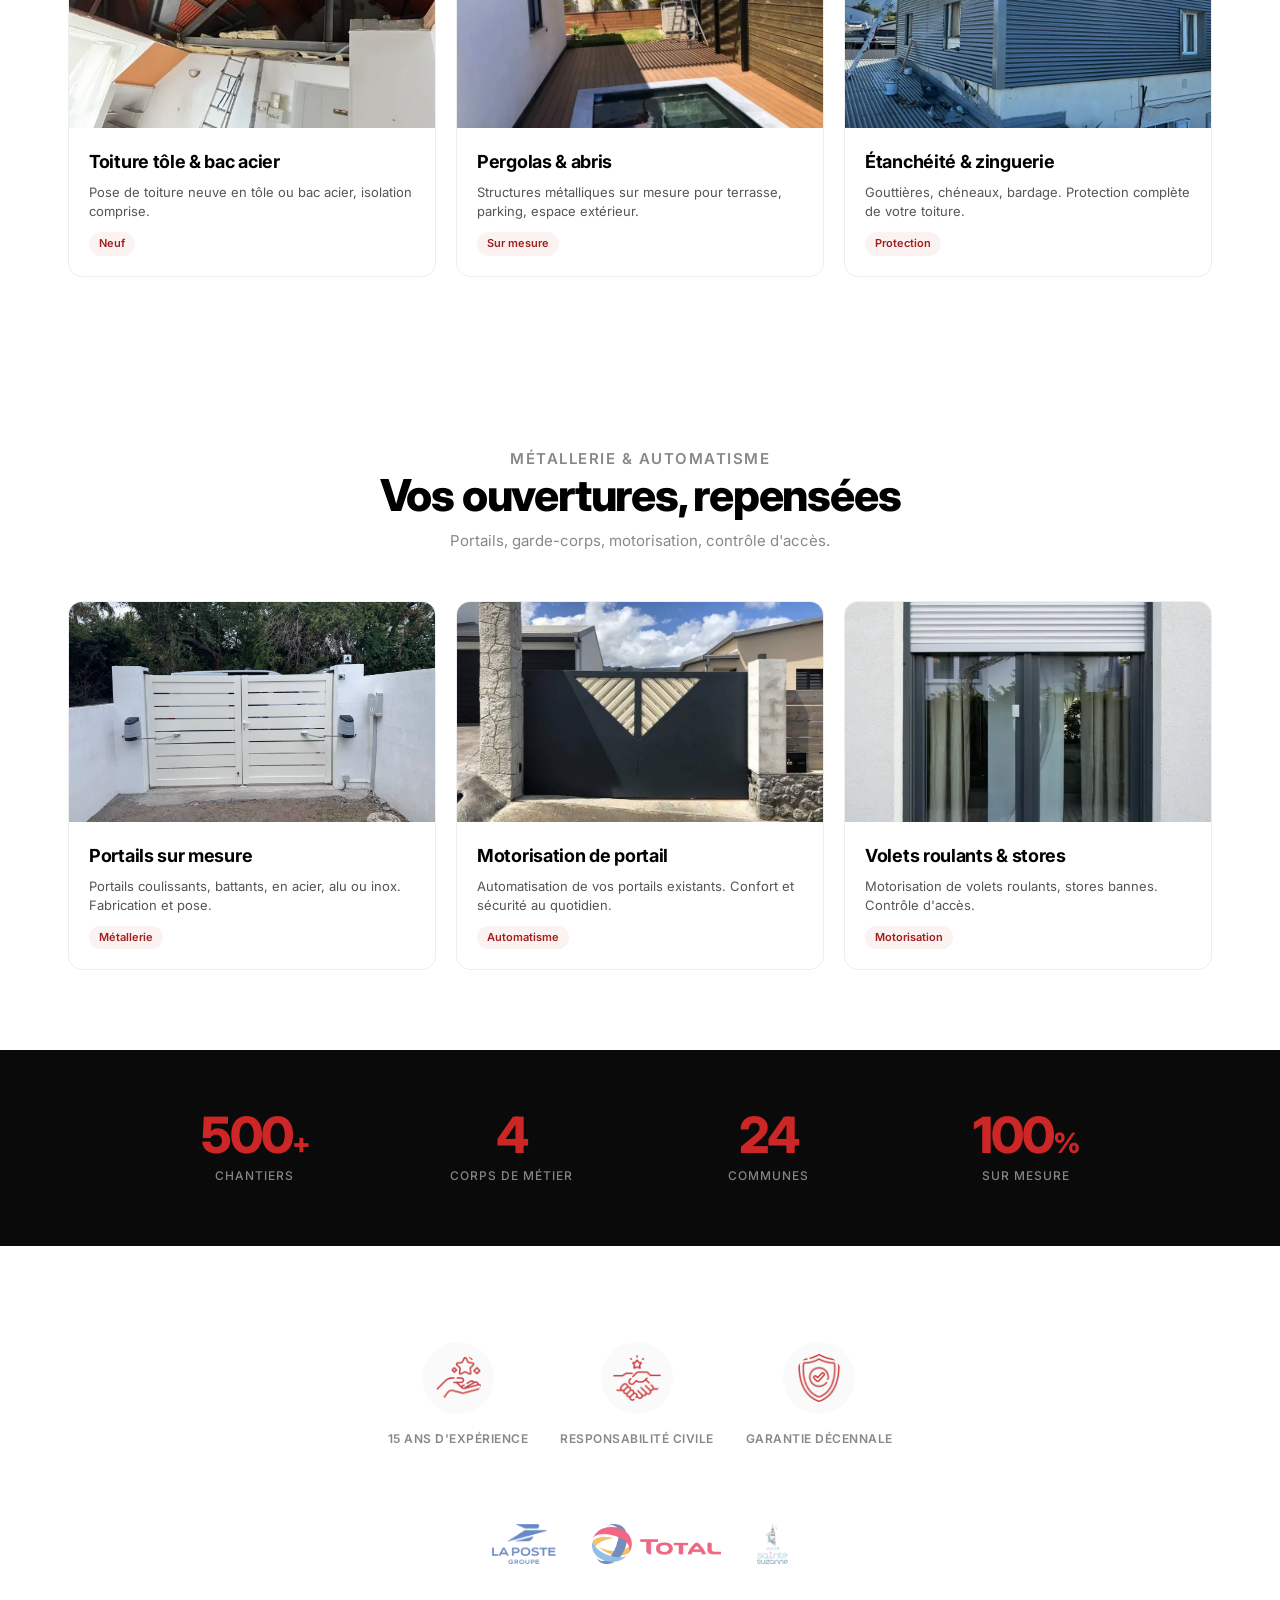
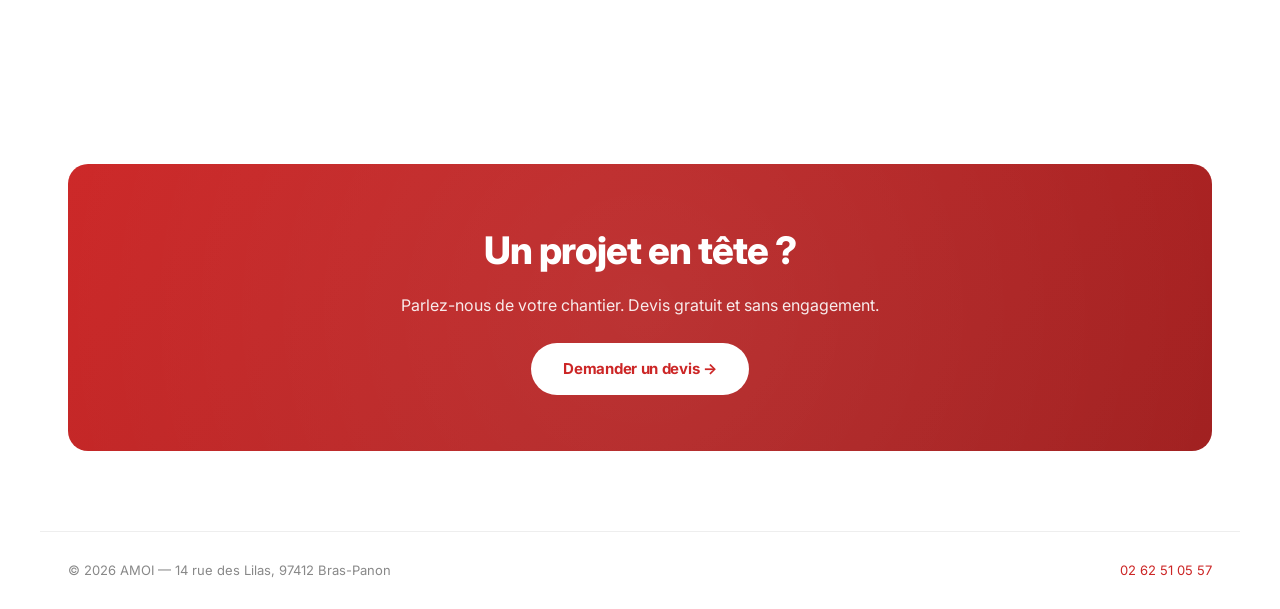
==== commit ec804dd7: "Nouvelle photo portail motorisé + remplacement sur toutes les pages" ====
--- a/index.html
+++ b/index.html
@@ -494,7 +494,7 @@
   </div>
   <div class="photo-grid">
     <div class="photo-card reveal">
-      <img src="images/portail.webp" alt="Portail motorisé AMOI" class="photo-card-img" loading="lazy">
+      <img src="images/portail-motorise.jpg" alt="Portail motorisé AMOI" class="photo-card-img" loading="lazy">
       <div class="photo-card-body">
         <h4>Portails sur mesure</h4>
         <p>Portails coulissants, battants, en acier, alu ou inox. Fabrication et pose.</p>
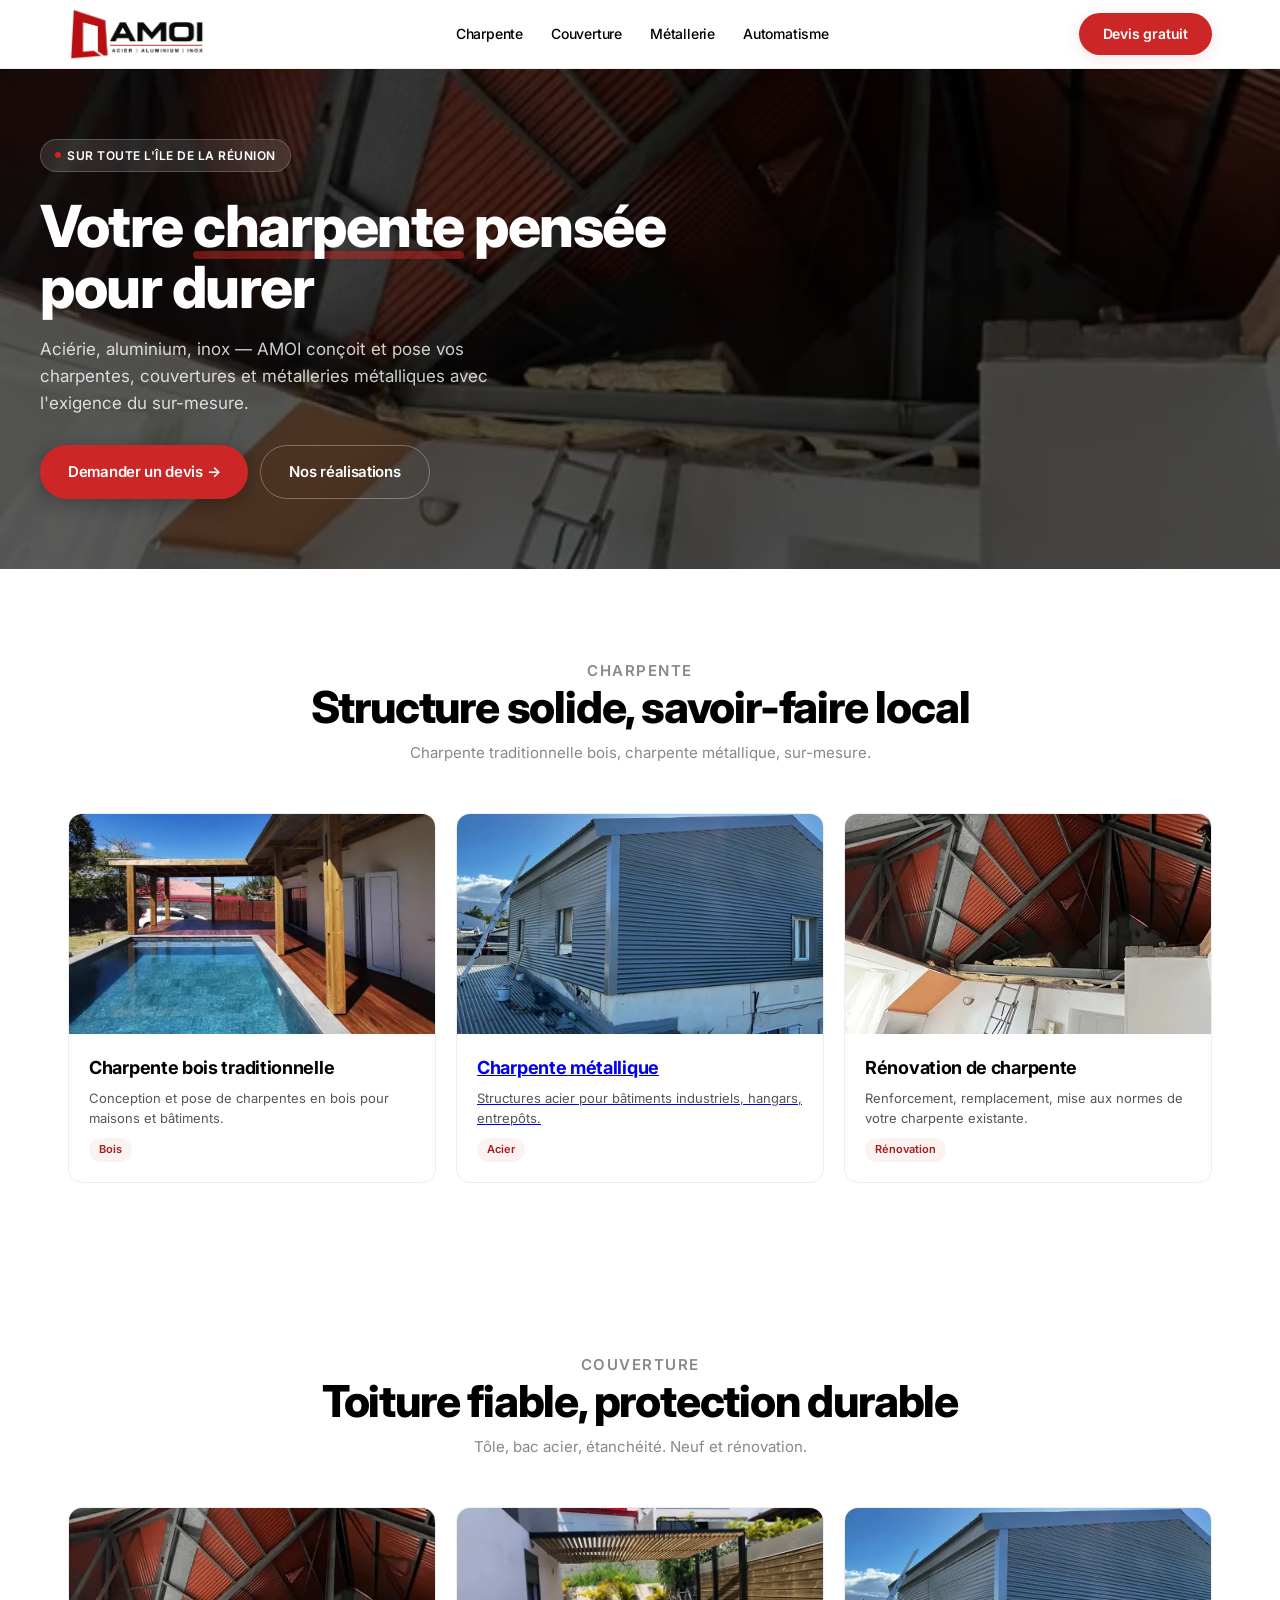
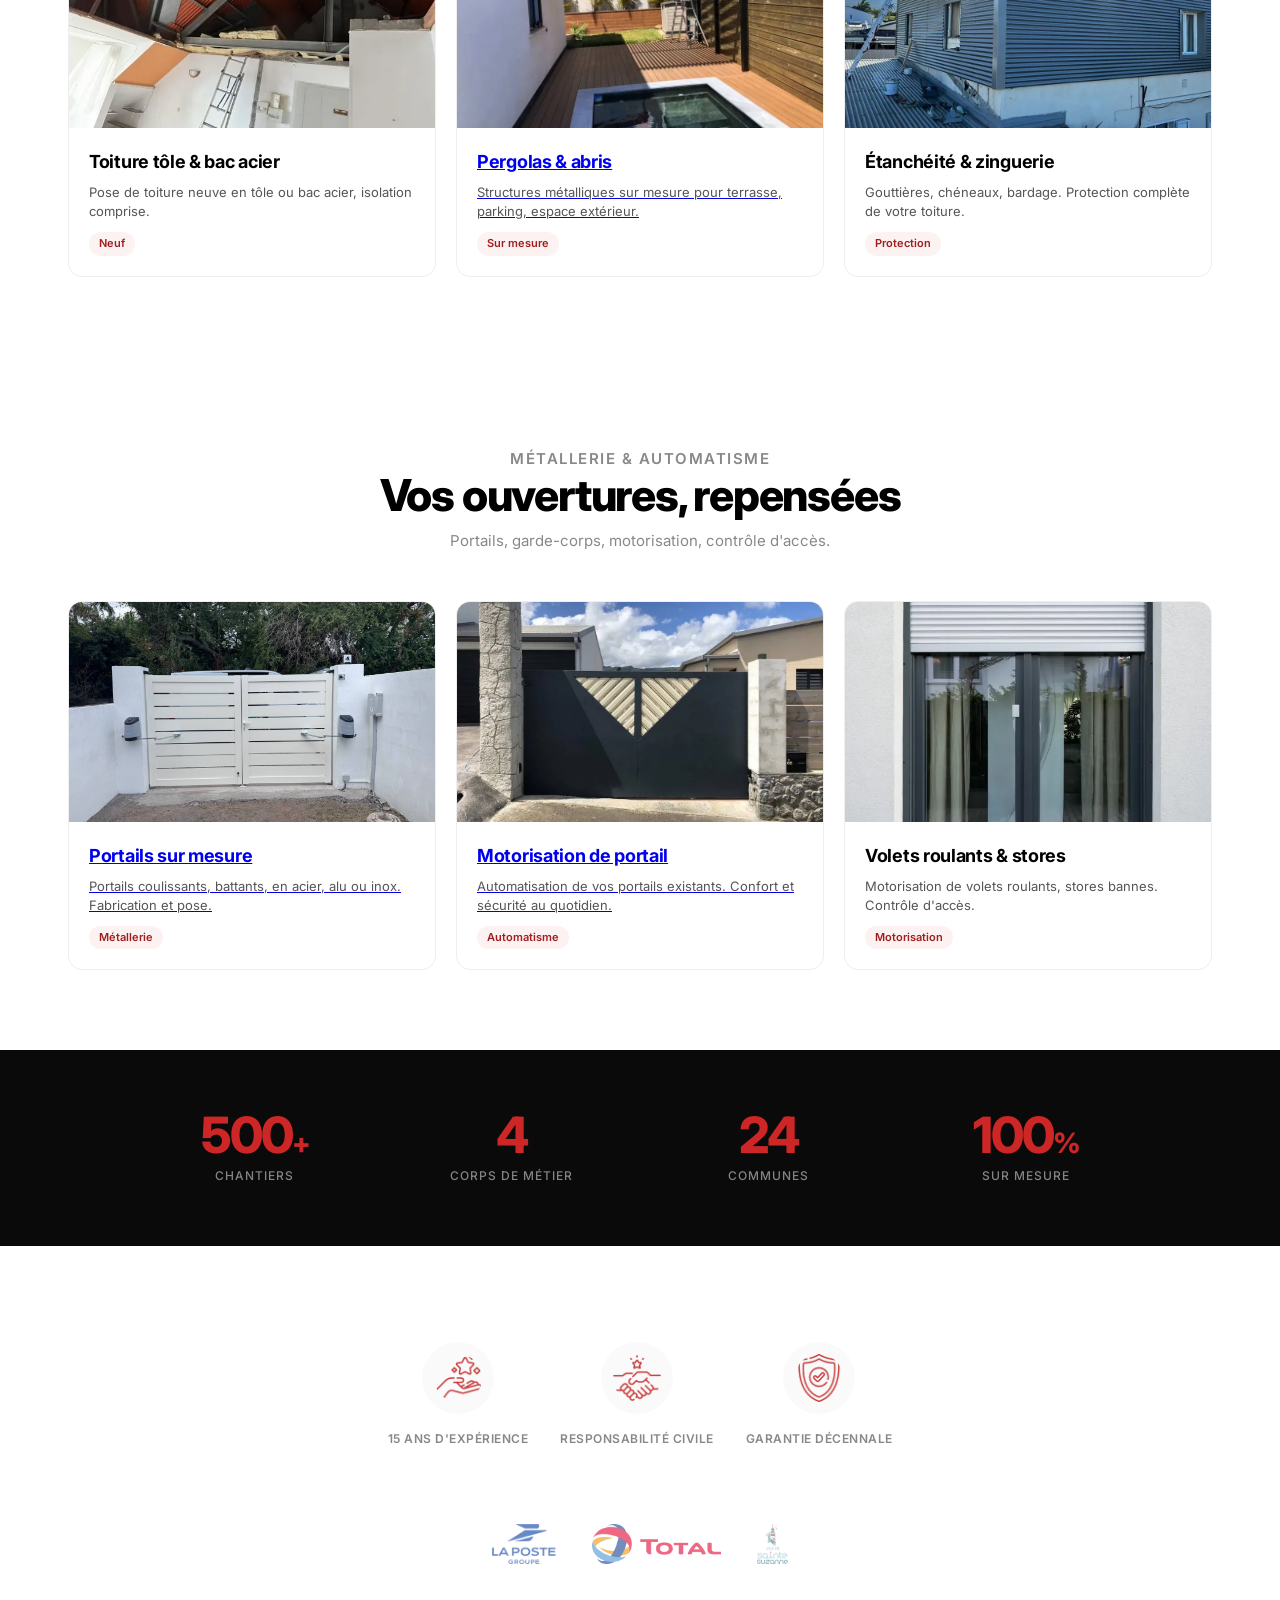
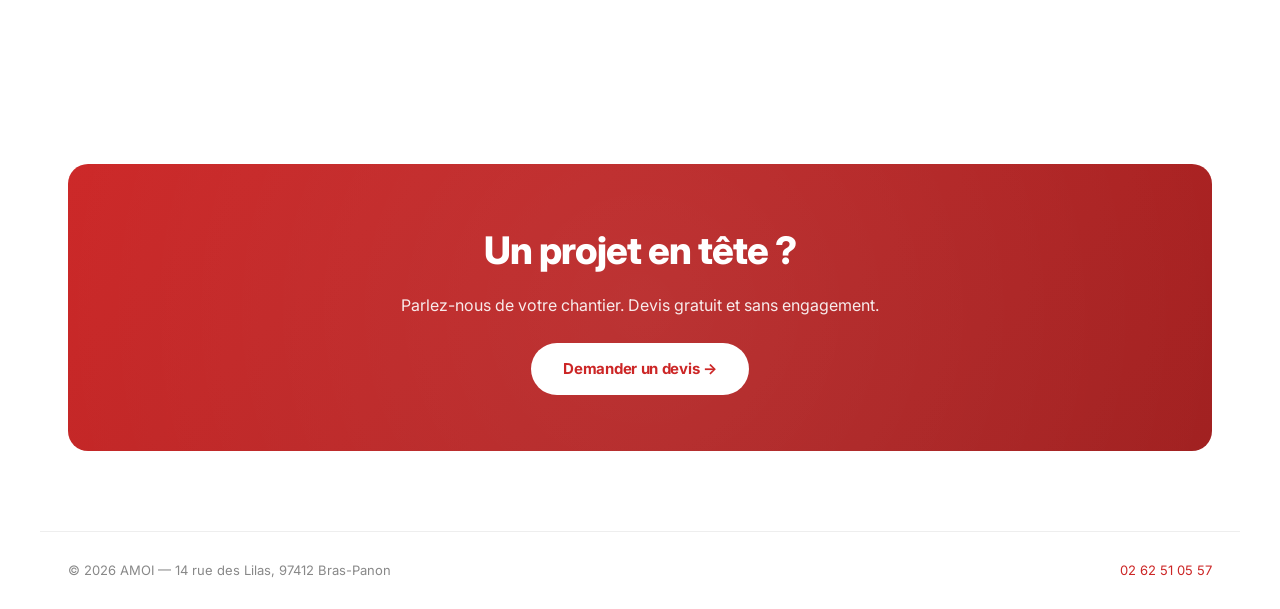
==== commit 5ca72b95: "Ajout pages réalisations dédiées + correction liens miniatures (Portails, Charpente métallique, Perg" ====
--- a/index.html
+++ b/index.html
@@ -431,14 +431,14 @@
         <span class="tag">Bois</span>
       </div>
     </div>
-    <div class="photo-card reveal">
+    <a href="realisations-charpente-metallique.html" class="photo-card reveal">
       <img src="images/charpente-2.webp" alt="Charpente métallique industrielle AMOI" class="photo-card-img" loading="lazy">
       <div class="photo-card-body">
         <h4>Charpente métallique</h4>
         <p>Structures acier pour bâtiments industriels, hangars, entrepôts.</p>
         <span class="tag">Acier</span>
       </div>
-    </div>
+    </a>
     <div class="photo-card reveal">
       <img src="images/charpente-3.webp" alt="Rénovation charpente AMOI" class="photo-card-img" loading="lazy">
       <div class="photo-card-body">
@@ -466,14 +466,14 @@
         <span class="tag">Neuf</span>
       </div>
     </div>
-    <div class="photo-card reveal">
+    <a href="realisations-pergolas-abris.html" class="photo-card reveal">
       <img src="images/pergolas.webp" alt="Pergola métallique AMOI" class="photo-card-img" loading="lazy">
       <div class="photo-card-body">
         <h4>Pergolas & abris</h4>
         <p>Structures métalliques sur mesure pour terrasse, parking, espace extérieur.</p>
         <span class="tag">Sur mesure</span>
       </div>
-    </div>
+    </a>
     <div class="photo-card reveal">
       <img src="images/charpente-2.webp" alt="Étanchéité toiture AMOI" class="photo-card-img" loading="lazy">
       <div class="photo-card-body">
@@ -493,22 +493,22 @@
     <p>Portails, garde-corps, motorisation, contrôle d'accès.</p>
   </div>
   <div class="photo-grid">
-    <div class="photo-card reveal">
+    <a href="realisations-portails.html" class="photo-card reveal">
       <img src="images/portail-motorise.jpg" alt="Portail motorisé AMOI" class="photo-card-img" loading="lazy">
       <div class="photo-card-body">
         <h4>Portails sur mesure</h4>
         <p>Portails coulissants, battants, en acier, alu ou inox. Fabrication et pose.</p>
         <span class="tag">Métallerie</span>
       </div>
-    </div>
-    <div class="photo-card reveal">
+    </a>
+    <a href="realisations-portails.html" class="photo-card reveal">
       <img src="images/portails-auto.webp" alt="Portails automatiques AMOI" class="photo-card-img" loading="lazy">
       <div class="photo-card-body">
         <h4>Motorisation de portail</h4>
         <p>Automatisation de vos portails existants. Confort et sécurité au quotidien.</p>
         <span class="tag">Automatisme</span>
       </div>
-    </div>
+    </a>
     <div class="photo-card reveal">
       <img src="images/volet-roulant.webp" alt="Volet roulant motorisé AMOI" class="photo-card-img" loading="lazy">
       <div class="photo-card-body">
@@ -567,14 +567,141 @@
 <!-- FOOTER -->
 <footer>
   <span>© 2026 AMOI — 14 rue des Lilas, 97412 Bras-Panon</span>
-  <span><a href="tel:+262262510557">02 62 51 05 57</a></span>
+  <span><a href="tel:+262****0557">02 62 51 05 57</a></span>
 </footer>
+
+<!-- MODAL RÉALISATIONS -->
+<div id="galleryModal" class="modal" style="display:none;">
+  <div class="modal-content">
+    <span class="modal-close">&times;</span>
+    <h2 id="modalTitle"></h2>
+    <div id="galleryGrid" class="gallery-grid"></div>
+  </div>
+</div>
+
+<style>
+.modal {
+  position: fixed;
+  top: 0; left: 0; width: 100%; height: 100%;
+  background: rgba(0,0,0,0.85);
+  z-index: 1000;
+  display: flex;
+  align-items: center;
+  justify-content: center;
+}
+.modal-content {
+  background: white;
+  max-width: 1100px;
+  width: 95%;
+  max-height: 90vh;
+  overflow-y: auto;
+  border-radius: 12px;
+  padding: 30px;
+  position: relative;
+}
+.modal-close {
+  position: absolute;
+  top: 15px;
+  right: 25px;
+  font-size: 32px;
+  cursor: pointer;
+  color: #333;
+}
+.gallery-grid {
+  display: grid;
+  grid-template-columns: repeat(auto-fill, minmax(220px, 1fr));
+  gap: 12px;
+  margin-top: 20px;
+}
+.gallery-grid img {
+  width: 100%;
+  height: 180px;
+  object-fit: cover;
+  border-radius: 8px;
+  cursor: zoom-in;
+}
+.photo-card {
+  cursor: pointer;
+  transition: transform 0.2s ease;
+}
+.photo-card:hover {
+  transform: translateY(-4px);
+}
+</style>
 
 <script>
 const observer = new IntersectionObserver((entries) => {
   entries.forEach(entry => { if (entry.isIntersecting) entry.target.classList.add('visible'); });
 }, { threshold: 0.1 });
 document.querySelectorAll('.reveal').forEach(el => observer.observe(el));
+
+// === GALERIE RÉALISATIONS ===
+const albums = {
+  "Charpente métallique": [
+    "images/charpente-2.webp",
+    "images/portail-093474cd03e3.jpg",
+    "images/portail-0ae97cedce79.jpg",
+    "images/charpente-1.webp"
+  ],
+  "Pergolas & abris": [
+    "images/pergolas.webp",
+    "images/portail-18411d027c64.jpg",
+    "images/portail-1aceee849b94.jpg",
+    "images/portail-229f89146171.jpg"
+  ],
+  "Portails sur mesure": [
+    "images/portail-motorise.jpg",
+    "images/portails-auto.webp",
+    "images/portail-251300c7b8c3.jpg",
+    "images/portail-4faf5b44f58e.jpg"
+  ],
+  "Motorisation de portail": [
+    "images/portails-auto.webp",
+    "images/portail-591d42a7a6c0.jpg",
+    "images/portail-70b32ead5323.jpg"
+  ]
+};
+
+document.querySelectorAll('.photo-card').forEach(card => {
+  // Skip cards that are now direct links to dedicated realization pages (they use <a> tags)
+  if (card.tagName === 'A' || card.closest('a')) {
+    return;
+  }
+
+  card.addEventListener('click', () => {
+    const title = card.querySelector('h4').textContent.trim();
+    const modal = document.getElementById('galleryModal');
+    const titleEl = document.getElementById('modalTitle');
+    const grid = document.getElementById('galleryGrid');
+
+    titleEl.textContent = title;
+    grid.innerHTML = '';
+
+    const images = albums[title] || [card.querySelector('img').src];
+
+    images.forEach(src => {
+      const img = document.createElement('img');
+      img.src = src;
+      img.alt = title;
+      img.onclick = () => window.open(src, '_blank');
+      grid.appendChild(img);
+    });
+
+    modal.style.display = 'flex';
+  });
+});
+
+// Fermer la modale
+document.querySelector('.modal-close').addEventListener('click', () => {
+  document.getElementById('galleryModal').style.display = 'none';
+});
+
+document.getElementById('galleryModal').addEventListener('click', (e) => {
+  if (e.target.id === 'galleryModal') {
+    document.getElementById('galleryModal').style.display = 'none';
+  }
+});
+
 </script>
 </body>
 </html>
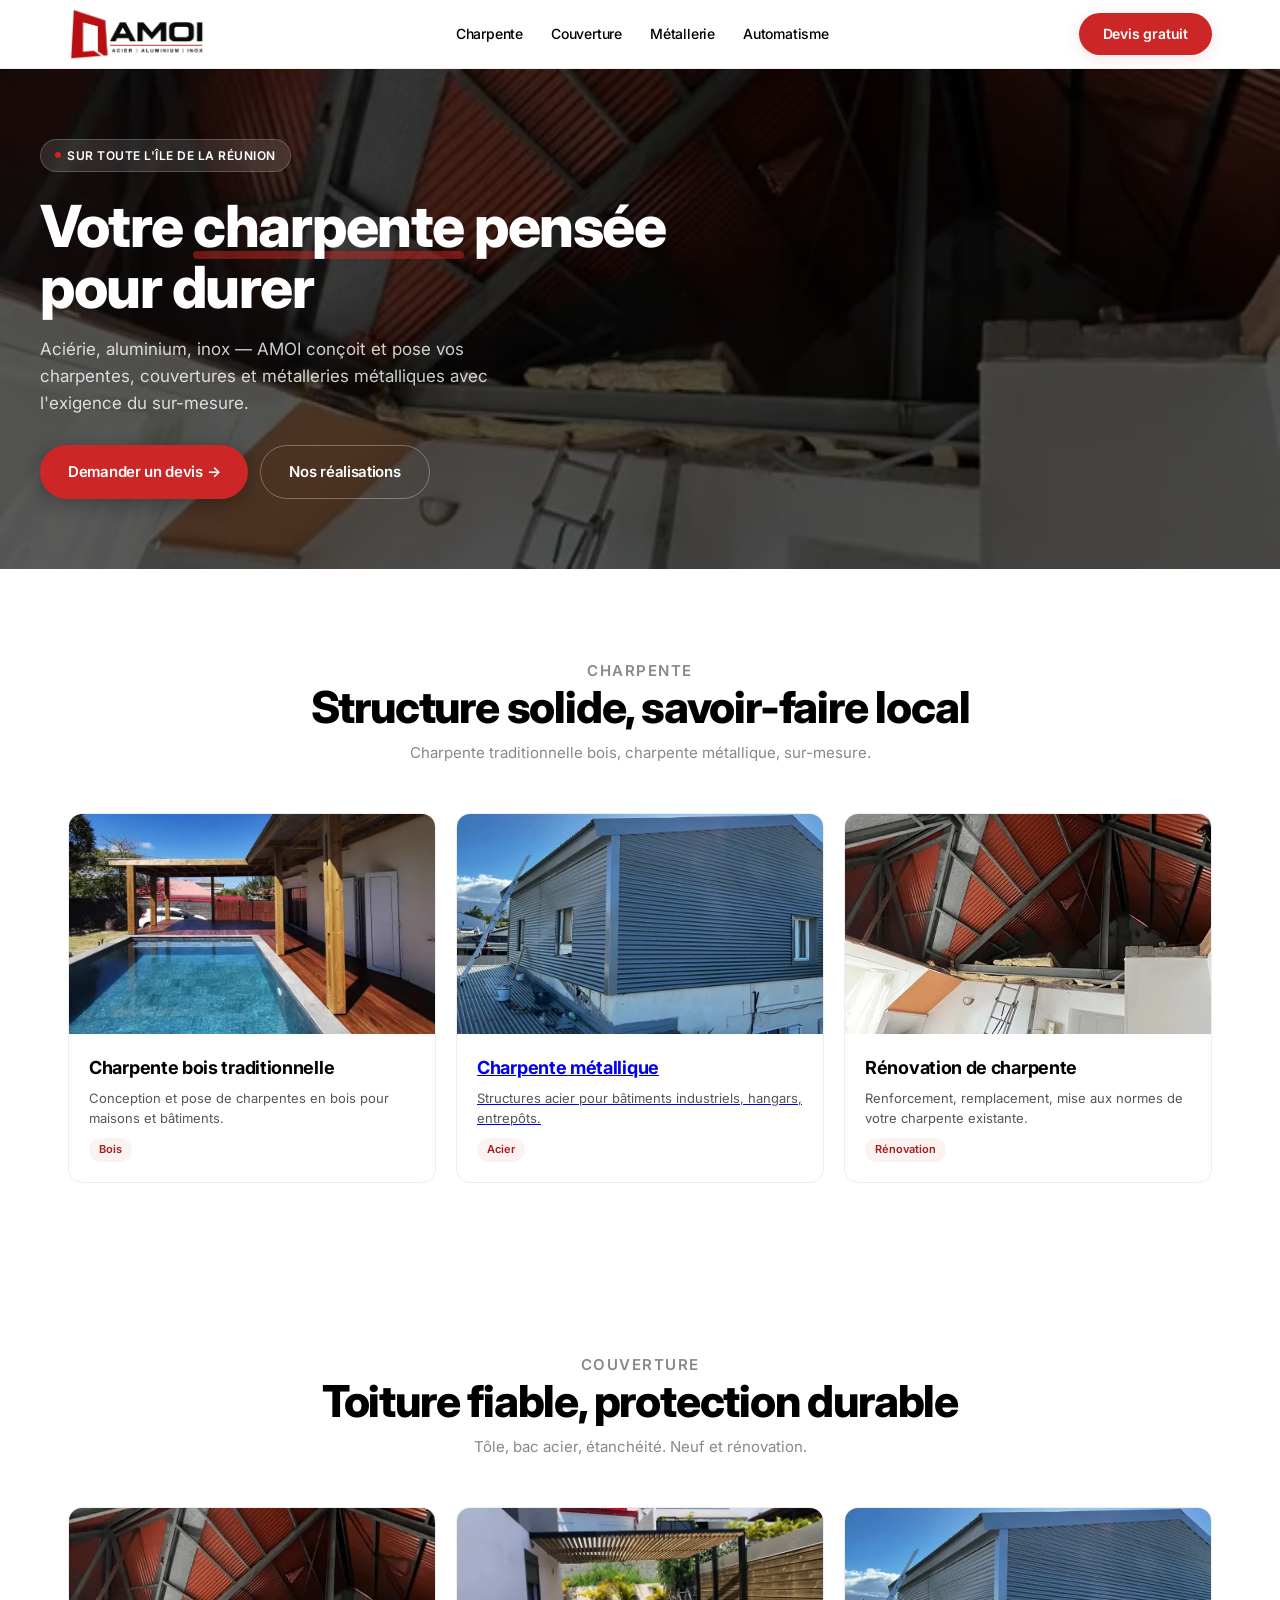
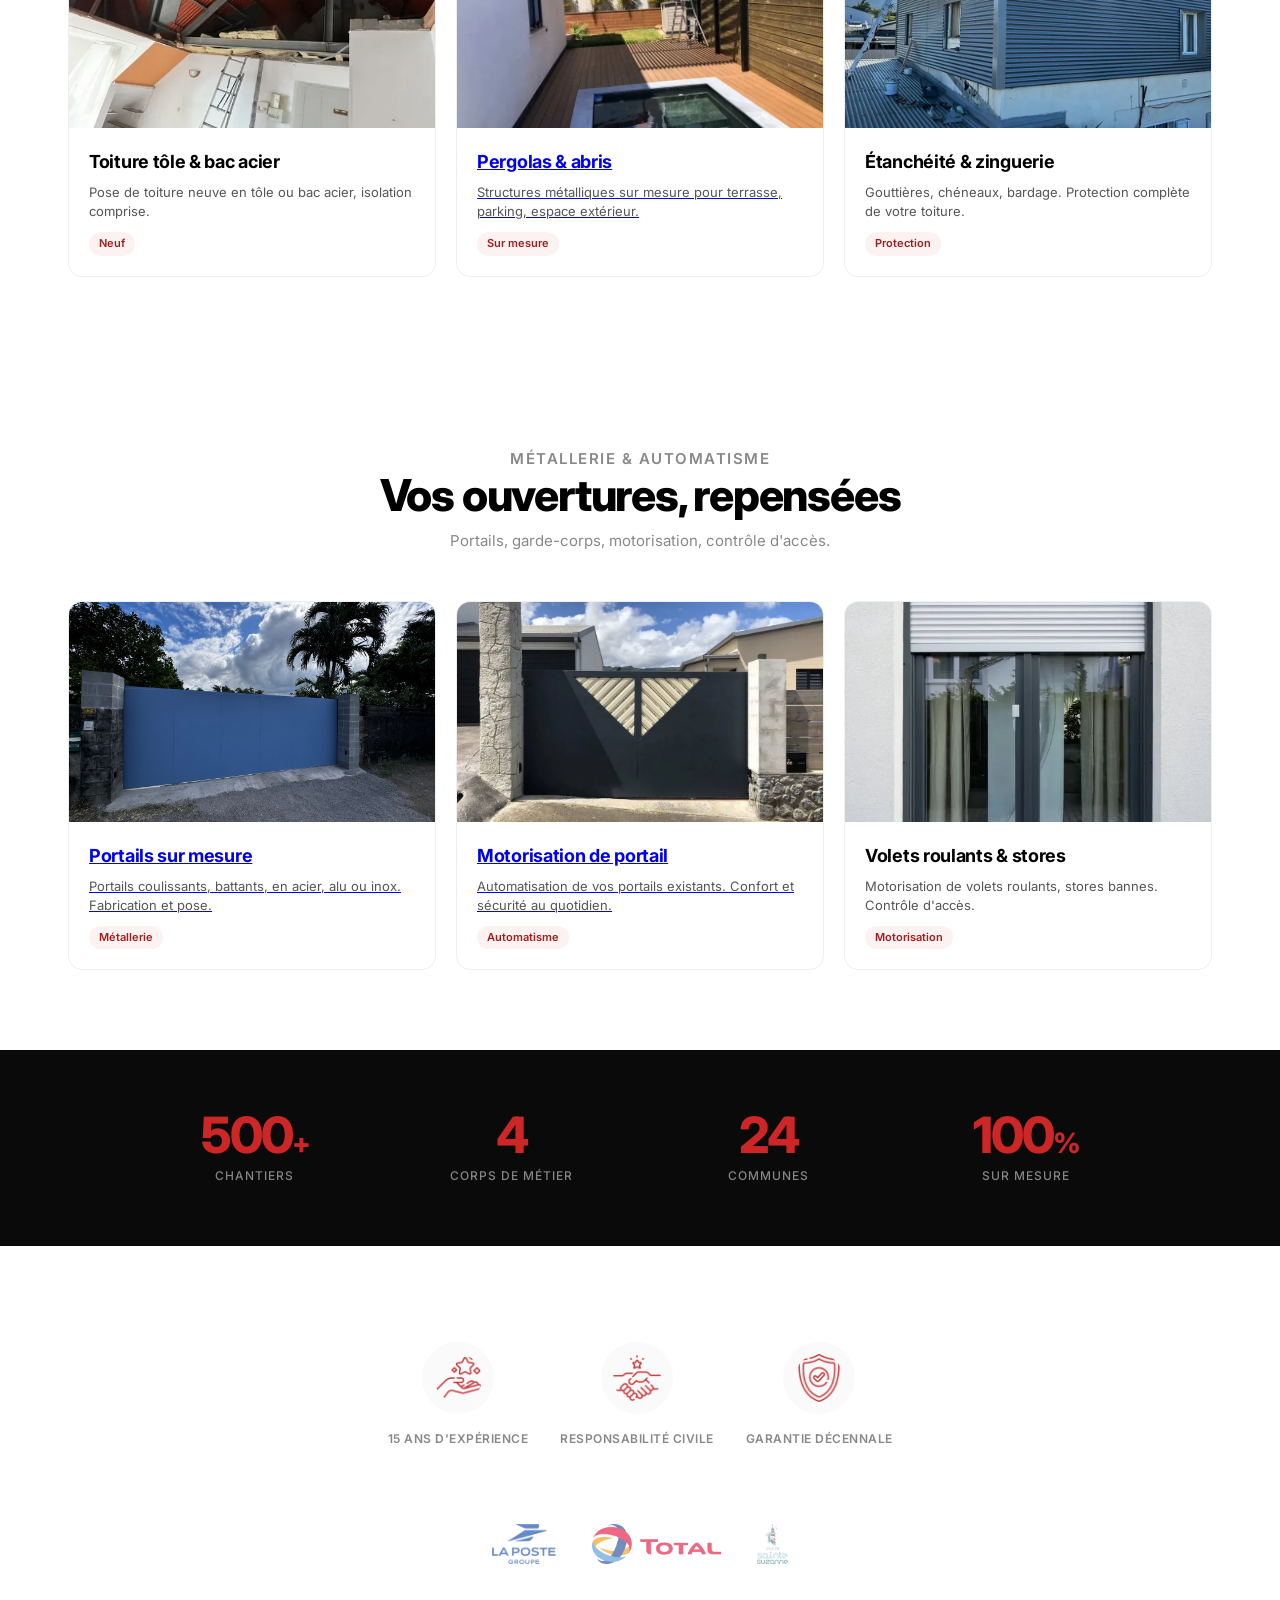
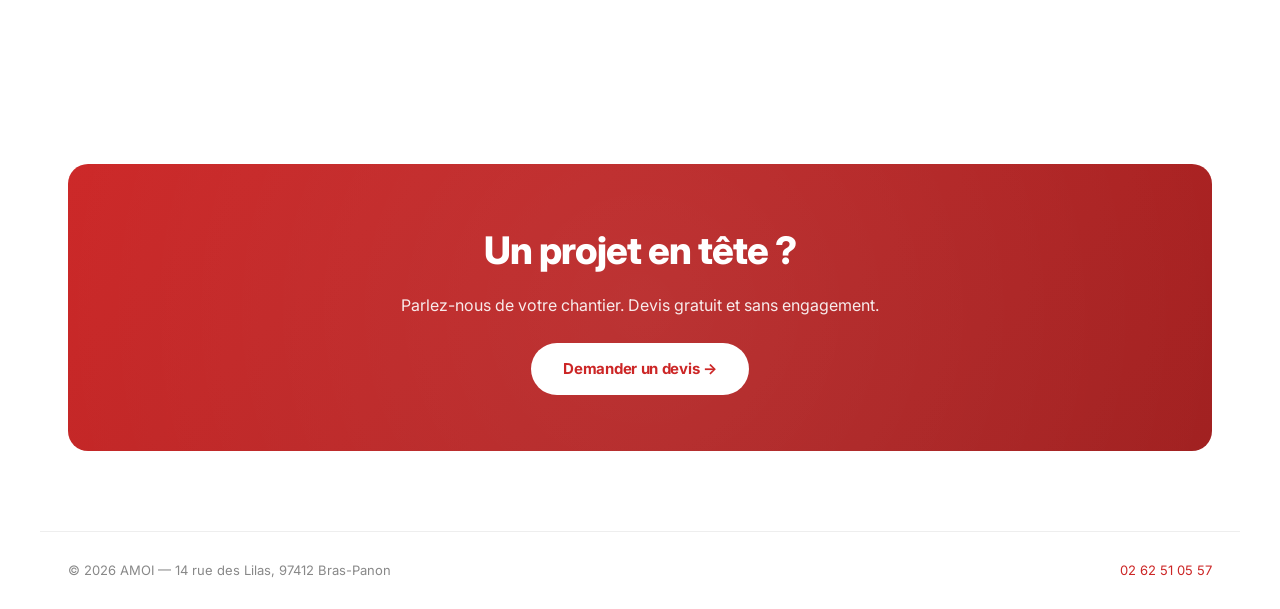
==== commit ffa1d5c8: "Mise à jour miniature Portails sur la page d'accueil (pioche dans nouvelle galerie)" ====
--- a/index.html
+++ b/index.html
@@ -494,7 +494,7 @@
   </div>
   <div class="photo-grid">
     <a href="realisations-portails.html" class="photo-card reveal">
-      <img src="images/portail-motorise.jpg" alt="Portail motorisé AMOI" class="photo-card-img" loading="lazy">
+      <img src="images/portail-12.jpg" alt="Portail sur mesure moderne AMOI La Réunion" class="photo-card-img" loading="lazy">
       <div class="photo-card-body">
         <h4>Portails sur mesure</h4>
         <p>Portails coulissants, battants, en acier, alu ou inox. Fabrication et pose.</p>
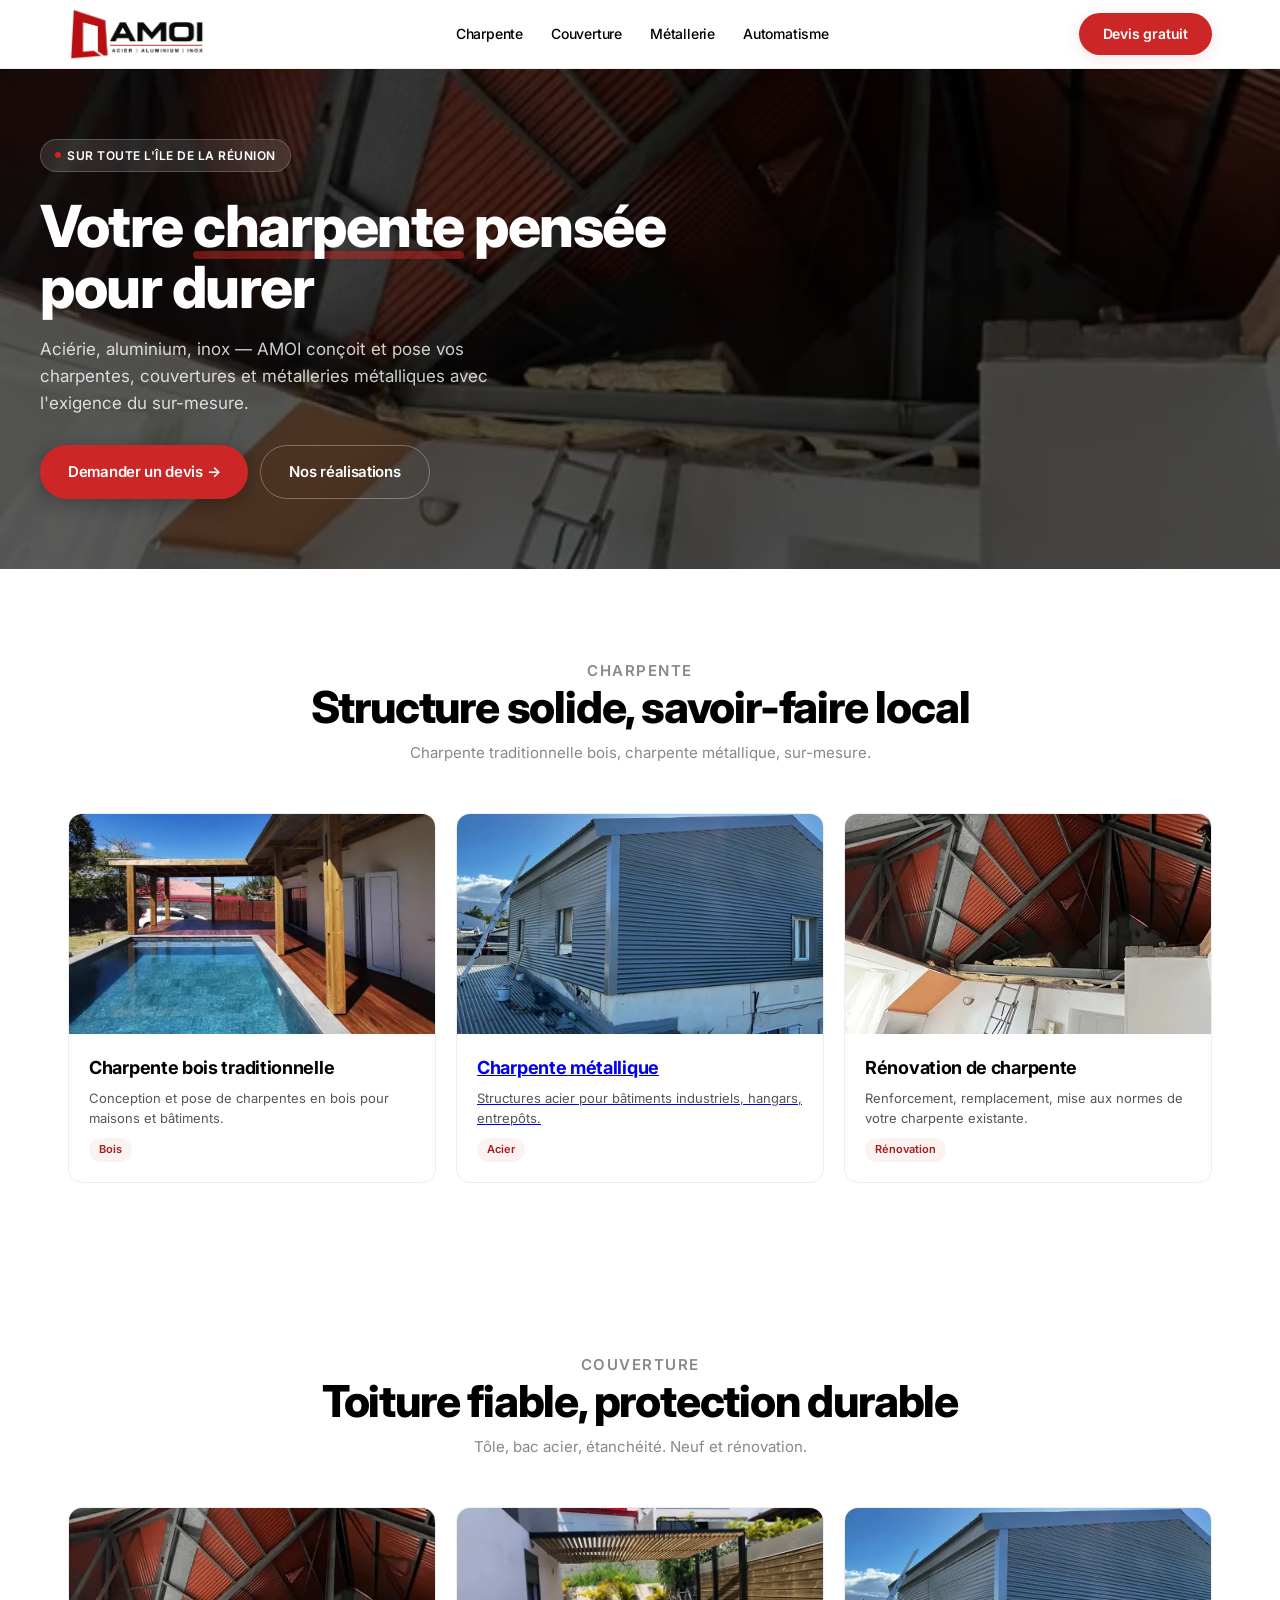
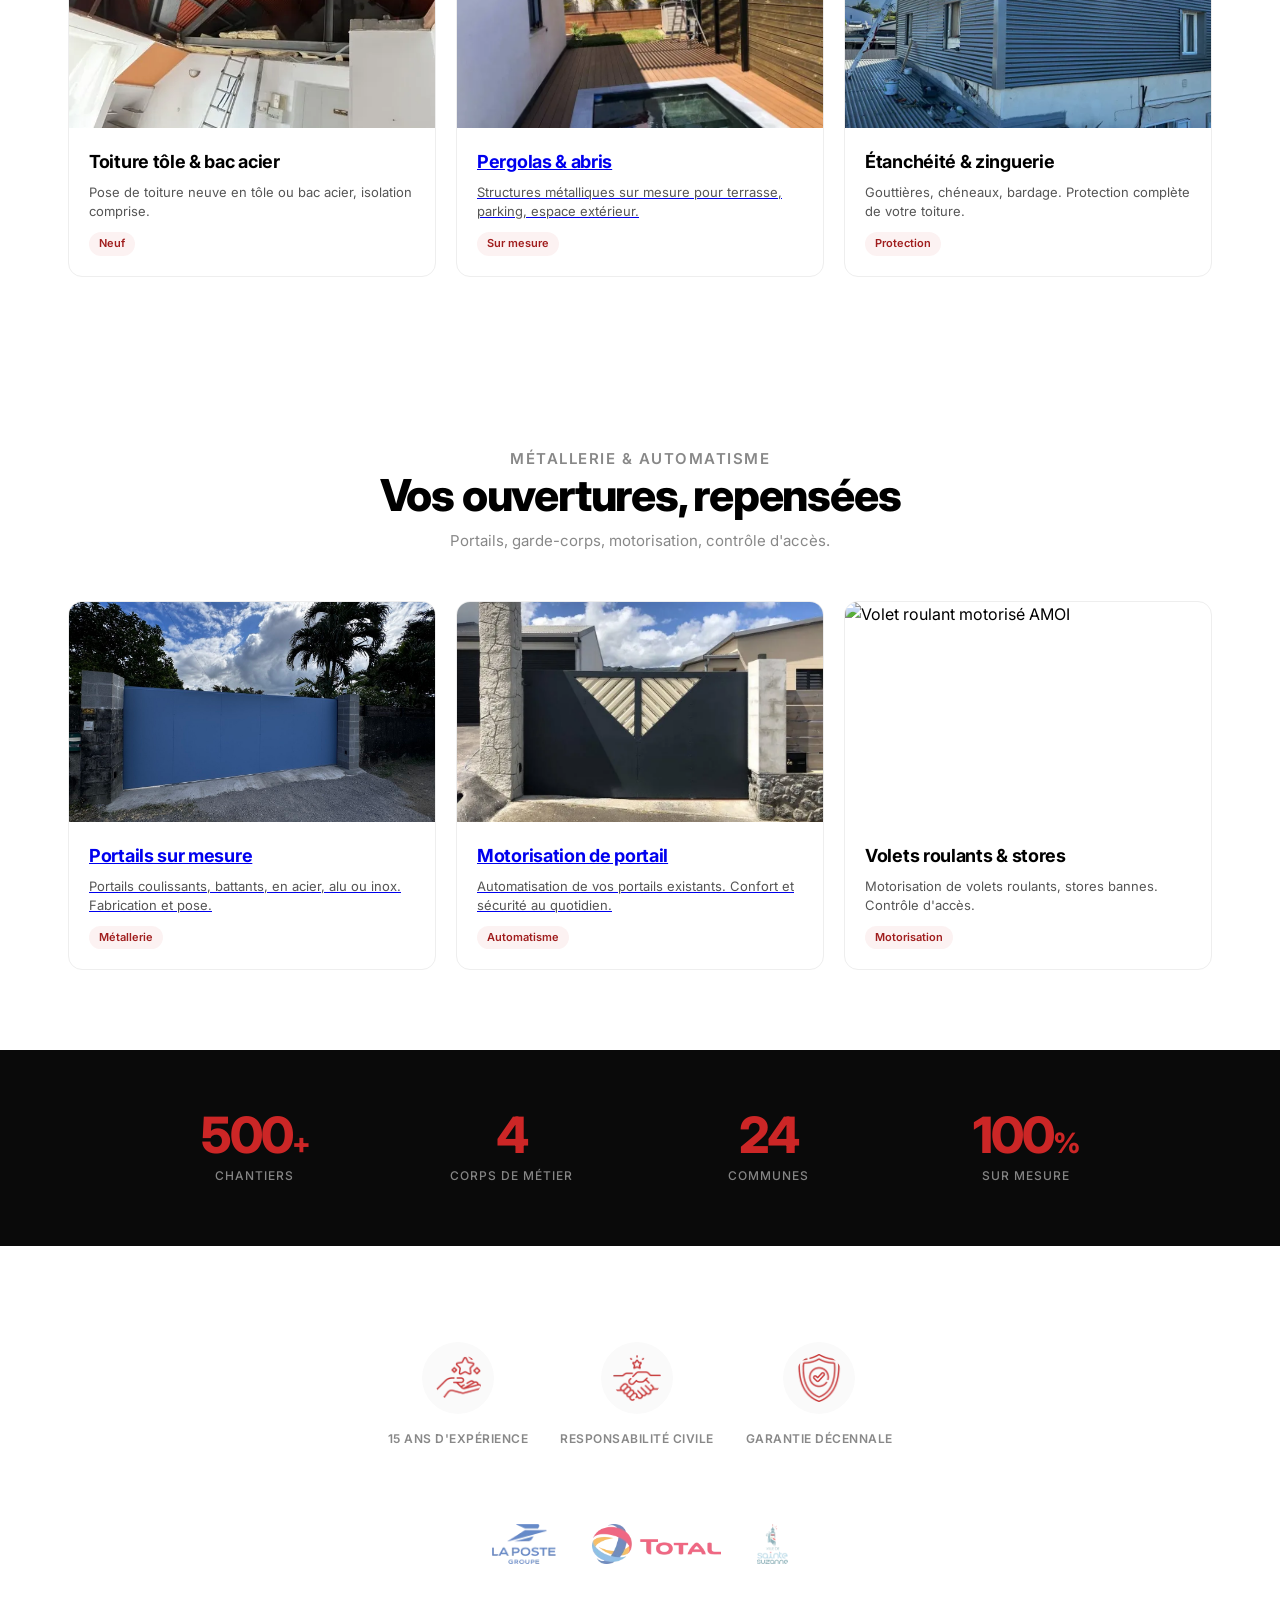
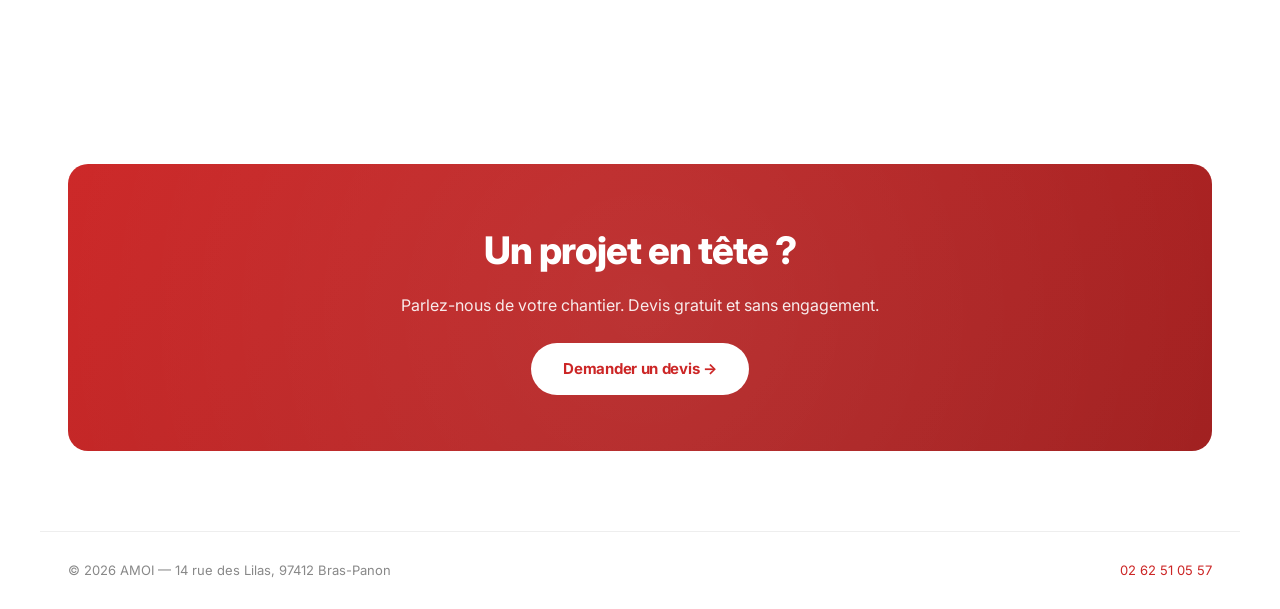
==== commit 217cff9f: "Correction liens section Automatisme vers automatisme.html pour cohérence avec la carte et le menu" ====
--- a/index.html
+++ b/index.html
@@ -493,7 +493,7 @@
     <p>Portails, garde-corps, motorisation, contrôle d'accès.</p>
   </div>
   <div class="photo-grid">
-    <a href="realisations-portails.html" class="photo-card reveal">
+    <a href="automatisme.html" class="photo-card reveal">
       <img src="images/portail-12.jpg" alt="Portail sur mesure moderne AMOI La Réunion" class="photo-card-img" loading="lazy">
       <div class="photo-card-body">
         <h4>Portails sur mesure</h4>
@@ -501,7 +501,7 @@
         <span class="tag">Métallerie</span>
       </div>
     </a>
-    <a href="realisations-portails.html" class="photo-card reveal">
+    <a href="automatisme.html" class="photo-card reveal">
       <img src="images/portails-auto.webp" alt="Portails automatiques AMOI" class="photo-card-img" loading="lazy">
       <div class="photo-card-body">
         <h4>Motorisation de portail</h4>
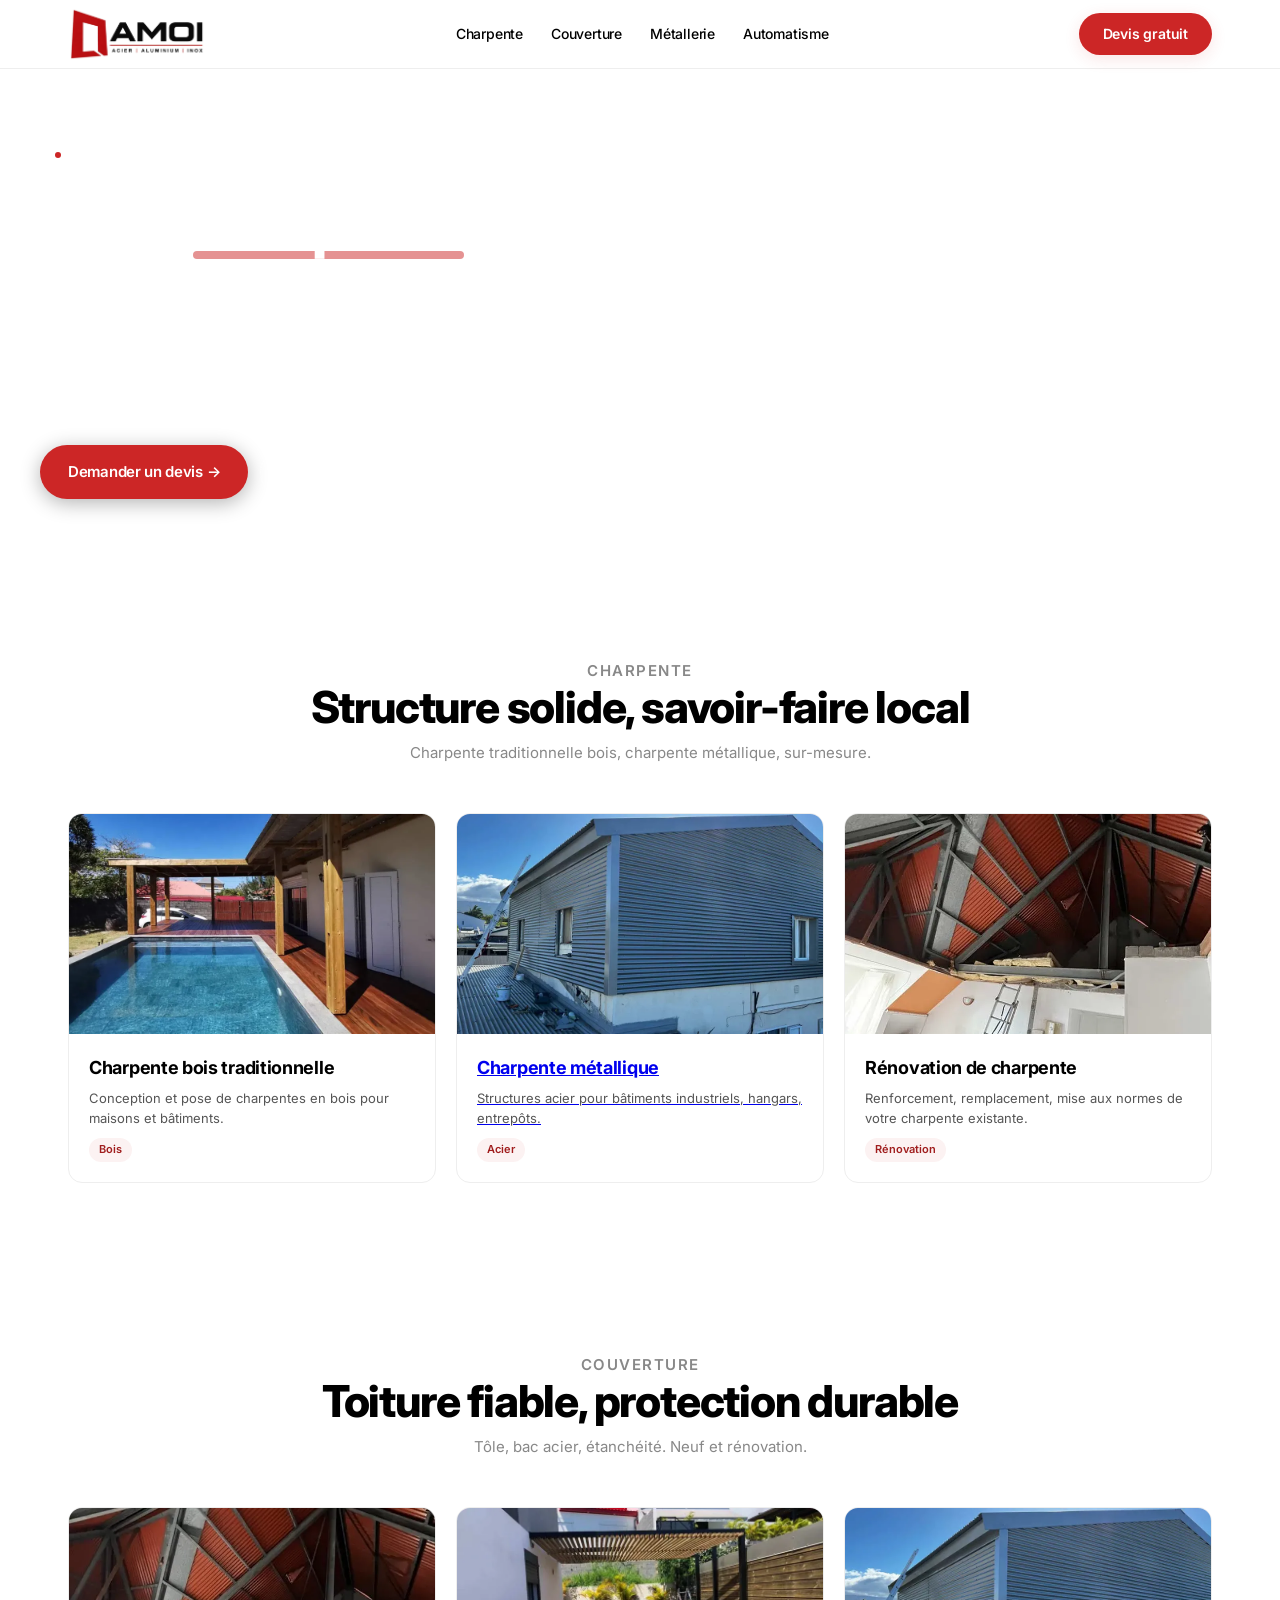
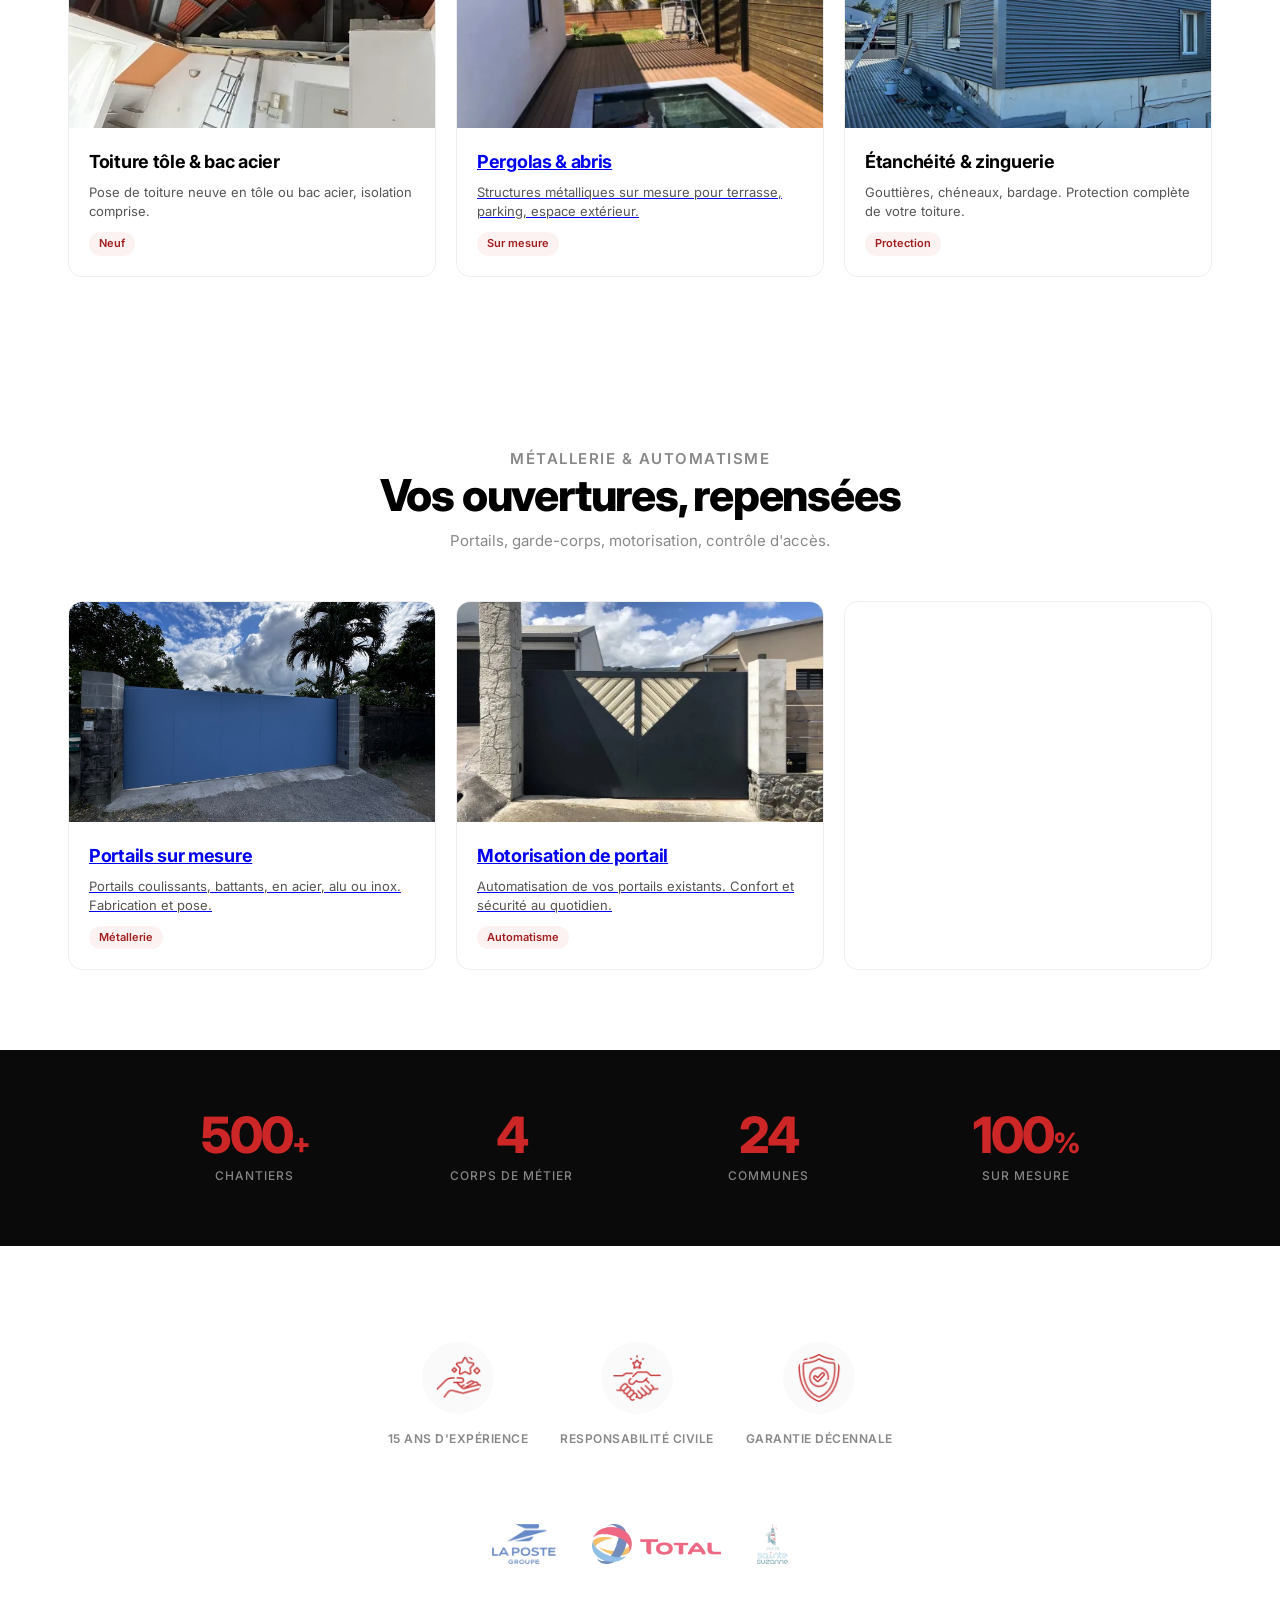
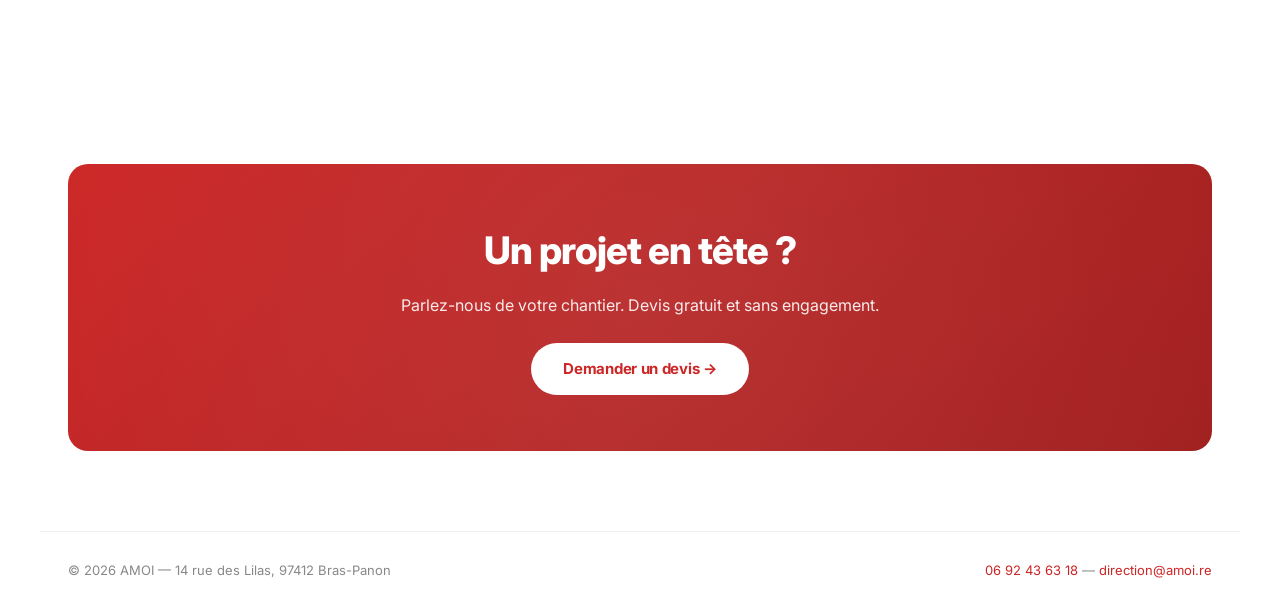
==== commit 19829736: "fix: clean index.html - removed volets, updated footer and CSS to new harmonized design" ====
--- a/index.html
+++ b/index.html
@@ -5,6 +5,7 @@
   <meta name="viewport" content="width=device-width, initial-scale=1.0">
   <title>AMOI — Charpente, Couverture, Métallerie, Automatisme à La Réunion</title>
   <link href="https://fonts.googleapis.com/css2?family=Inter:wght@300;400;500;600;700;800&display=swap" rel="stylesheet">
+  <link rel="stylesheet" href="css/style.css">
   <meta name="description" content="AMOI, expert en charpente métal et bois, couverture, métallerie métallique et automatisme à La Réunion. Devis gratuit — intervention sur toute l'île.">
   <meta name="robots" content="index, follow, max-image-preview:large">
   <link rel="canonical" href="https://amoi.re/">
@@ -65,323 +66,7 @@
     }
   }
   </script>
-  <style>
-    :root {
-      --red: #CC2626;
-      --red-dark: #A01E1E;
-      --red-glow: rgba(204,38,38,0.12);
-      --red-ghost: rgba(204,38,38,0.06);
-      --heading: #000;
-      --body: #555;
-      --light: #888;
-      --border: #eee;
-      --bg: #fff;
-      --bg-alt: #fafafa;
-    }
-
-    *, *::before, *::after { box-sizing: border-box; margin: 0; padding: 0; }
-    html { scroll-behavior: smooth; }
-
-    body {
-      font-family: 'Inter', system-ui, -apple-system, sans-serif;
-      color: var(--heading);
-      background: var(--bg);
-      -webkit-font-smoothing: antialiased;
-      line-height: 1.6;
-    }
-
-    @keyframes fadeUp {
-      from { opacity: 0; transform: translateY(30px); }
-      to { opacity: 1; transform: translateY(0); }
-    }
-    @keyframes pulse {
-      0%, 100% { box-shadow: 0 0 0 0 var(--red-glow); }
-      50% { box-shadow: 0 0 0 12px transparent; }
-    }
-    .reveal {
-      opacity: 0; transform: translateY(30px);
-      transition: opacity 0.6s ease, transform 0.6s ease;
-    }
-    .reveal.visible { opacity: 1; transform: translateY(0); }
-
-    /* === NAV === */
-    nav {
-      position: sticky; top: 0; z-index: 100;
-      background: rgba(255,255,255,0.94);
-      backdrop-filter: blur(16px);
-      border-bottom: 1px solid var(--border);
-    }
-    .nav-inner {
-      max-width: 1200px; margin: 0 auto;
-      display: flex; align-items: center; justify-content: space-between;
-      padding: 0 28px; height: 68px;
-    }
-    nav { overflow: visible !important; }
-    .nav-inner { overflow: visible !important; }
-    .nav-logo { display: flex; align-items: center; text-decoration: none; overflow: visible !important; }
-    .nav-logo img { max-height: 55px; height: auto; width: auto; display: block; }
-    .nav-links { display: flex; gap: 28px; align-items: center; list-style: none; }
-    .nav-links a {
-      font-size: 14px; font-weight: 500; color: var(--heading);
-      text-decoration: none; letter-spacing: -0.2px; transition: color 0.2s;
-      position: relative;
-    }
-    .nav-links a::after {
-      content: ''; position: absolute; bottom: -4px; left: 0;
-      width: 0; height: 2px; background: var(--red); transition: width 0.3s;
-    }
-    .nav-links a:hover { color: var(--red); }
-    .nav-links a:hover::after { width: 100%; }
-    .nav-cta {
-      background: var(--red); color: #fff;
-      padding: 10px 24px; border-radius: 40px;
-      font-weight: 600; font-size: 14px; letter-spacing: -0.2px;
-      text-decoration: none; transition: all 0.25s;
-      box-shadow: 0 4px 16px var(--red-glow);
-    }
-    .nav-cta:hover {
-      background: var(--red-dark); transform: translateY(-1px);
-      box-shadow: 0 6px 24px rgba(160,30,30,0.25);
-    }
-
-    /* === HERO === */
-    .hero {
-      position: relative;
-      min-height: 500px;
-      display: flex; align-items: center;
-      padding: 60px 28px;
-      overflow: hidden;
-    }
-    .hero-bg {
-      position: absolute; inset: 0; z-index: 0;
-      background: url('images/hero-charpente.webp') center/cover no-repeat;
-      filter: brightness(0.35);
-    }
-    .hero-inner {
-      max-width: 1200px; margin: 0 auto; width: 100%;
-      position: relative; z-index: 1;
-      color: #fff;
-      animation: fadeUp 0.8s ease;
-    }
-    .hero-badge {
-      display: inline-flex; align-items: center; gap: 6px;
-      padding: 6px 14px;
-      background: rgba(255,255,255,0.12);
-      border: 1px solid rgba(255,255,255,0.2);
-      border-radius: 20px;
-      font-size: 12px; font-weight: 600; letter-spacing: 0.5px;
-      text-transform: uppercase; margin-bottom: 24px;
-      backdrop-filter: blur(4px);
-    }
-    .hero-badge::before {
-      content: ''; width: 6px; height: 6px;
-      background: var(--red); border-radius: 50%;
-      animation: pulse 2s infinite;
-    }
-    .hero h1 {
-      font-size: clamp(34px, 5vw, 58px);
-      font-weight: 800; line-height: 1.05;
-      letter-spacing: -1.5px; margin-bottom: 18px; max-width: 640px;
-    }
-    .hero h1 .accent { color: #fff; position: relative; }
-    .hero h1 .accent::after {
-      content: ''; position: absolute; bottom: 2px; left: 0; right: 0;
-      height: 8px; background: rgba(204,38,38,0.5); border-radius: 4px; z-index: -1;
-    }
-    .hero p {
-      font-size: 17px; font-weight: 400; color: rgba(255,255,255,0.8);
-      line-height: 1.6; margin-bottom: 28px; max-width: 480px;
-    }
-    .hero-actions { display: flex; gap: 12px; flex-wrap: wrap; }
-    .btn {
-      display: inline-flex; align-items: center;
-      padding: 14px 28px; font-family: 'Inter', sans-serif;
-      font-size: 15px; font-weight: 600; border-radius: 40px;
-      text-decoration: none; letter-spacing: -0.3px;
-      cursor: pointer; transition: all 0.25s; border: none;
-    }
-    .btn-primary {
-      background: var(--red); color: #fff;
-      box-shadow: 0 4px 20px rgba(0,0,0,0.3);
-    }
-    .btn-primary:hover {
-      background: var(--red-dark); transform: translateY(-2px);
-      box-shadow: 0 8px 30px rgba(0,0,0,0.4);
-    }
-    .btn-ghost {
-      background: transparent; color: #fff;
-      border: 1.5px solid rgba(255,255,255,0.3);
-    }
-    .btn-ghost:hover { background: rgba(255,255,255,0.1); border-color: #fff; }
-
-    /* === SECTION === */
-    .section {
-      max-width: 1200px; margin: 0 auto; padding: 80px 28px;
-    }
-    .section-header {
-      text-align: center; margin-bottom: 48px;
-    }
-    .section-label {
-      font-size: 12px; font-weight: 600; color: var(--red-dark);
-      text-transform: uppercase; letter-spacing: 1.5px; margin-bottom: 10px;
-    }
-    .section-header h2 {
-      font-size: clamp(30px, 4vw, 44px);
-      font-weight: 800; letter-spacing: -1.2px; line-height: 1.1;
-    }
-    .section-header p {
-      font-size: 15px; color: var(--light); max-width: 500px;
-      margin: 10px auto 0;
-    }
-
-    /* === PHOTO CARDS === */
-    .photo-grid {
-      display: grid;
-      grid-template-columns: repeat(auto-fit, minmax(280px, 1fr));
-      gap: 20px;
-    }
-    .photo-card {
-      position: relative;
-      border-radius: 14px; overflow: hidden;
-      background: var(--bg);
-      border: 1px solid var(--border);
-      transition: all 0.3s cubic-bezier(0.25, 0.46, 0.45, 0.94);
-      cursor: pointer;
-    }
-    .photo-card:hover {
-      transform: translateY(-6px);
-      box-shadow: 0 20px 50px rgba(0,0,0,0.12);
-      border-color: rgba(204,38,38,0.2);
-    }
-    .photo-card-img {
-      width: 100%; height: 220px;
-      object-fit: cover; display: block;
-      transition: transform 0.4s ease;
-    }
-    .photo-card:hover .photo-card-img { transform: scale(1.04); }
-    .photo-card-body {
-      padding: 20px;
-    }
-    .photo-card h4 {
-      font-size: 18px; font-weight: 700;
-      letter-spacing: -0.3px; margin-bottom: 6px;
-    }
-    .photo-card p {
-      font-size: 13px; color: var(--body); line-height: 1.5;
-    }
-    .photo-card .tag {
-      display: inline-block;
-      padding: 3px 10px; margin-top: 10px;
-      background: var(--red-ghost); color: var(--red-dark);
-      border-radius: 12px; font-size: 11px; font-weight: 600;
-    }
-
-    /* === BADGES === */
-    .badges-row {
-      display: flex; justify-content: center; gap: 32px;
-      flex-wrap: wrap; margin-top: 48px;
-    }
-    .badge-item {
-      text-align: center;
-    }
-    .badge-item img {
-      width: 72px; height: 72px; border-radius: 50%;
-      background: var(--bg-alt); padding: 12px;
-      transition: transform 0.2s;
-    }
-    .badge-item img:hover { transform: scale(1.1); }
-    .badge-item span {
-      display: block; margin-top: 8px;
-      font-size: 12px; font-weight: 600; color: var(--light);
-      text-transform: uppercase; letter-spacing: 0.5px;
-    }
-
-    /* === NUMBERS === */
-    .banner {
-      background: #0a0a0a; color: #fff; padding: 60px 28px;
-    }
-    .banner-inner {
-      max-width: 1000px; margin: 0 auto;
-      display: grid;
-      grid-template-columns: repeat(auto-fit, minmax(140px, 1fr));
-      gap: 28px; text-align: center;
-    }
-    .banner-stat .num {
-      font-size: clamp(36px, 5vw, 50px);
-      font-weight: 800; letter-spacing: -2px;
-      color: var(--red); display: block; line-height: 1;
-    }
-    .banner-stat .num span { font-size: 28px; }
-    .banner-stat .lab {
-      font-size: 12px; font-weight: 500;
-      color: rgba(255,255,255,0.5);
-      text-transform: uppercase; letter-spacing: 1px;
-      margin-top: 6px; display: block;
-    }
-
-    /* === CTA === */
-    .cta-section {
-      max-width: 1200px; margin: 0 auto; padding: 80px 28px; text-align: center;
-    }
-    .cta-box {
-      background: linear-gradient(135deg, var(--red), var(--red-dark));
-      border-radius: 20px; padding: 56px 32px; color: #fff;
-      position: relative; overflow: hidden;
-    }
-    .cta-box::before {
-      content: ''; position: absolute; top: -50%; left: -50%;
-      width: 200%; height: 200%;
-      background: radial-gradient(circle, rgba(255,255,255,0.08) 0%, transparent 60%);
-      animation: pulse 4s infinite;
-    }
-    .cta-box h2 {
-      font-size: clamp(26px, 3.5vw, 38px);
-      font-weight: 800; letter-spacing: -1px; margin-bottom: 12px;
-      position: relative;
-    }
-    .cta-box p {
-      font-size: 16px; opacity: 0.9; margin-bottom: 24px; position: relative;
-    }
-    .btn-white {
-      background: #fff; color: var(--red);
-      padding: 14px 32px; border-radius: 40px;
-      font-weight: 700; font-size: 15px;
-      font-family: 'Inter', sans-serif;
-      text-decoration: none; letter-spacing: -0.3px;
-      display: inline-flex; align-items: center; gap: 8px;
-      transition: all 0.25s; position: relative;
-    }
-    .btn-white:hover { transform: translateY(-2px); box-shadow: 0 8px 30px rgba(0,0,0,0.2); }
-
-    /* === PARTNERS === */
-    .partners-row {
-      display: flex; justify-content: center; align-items: center;
-      gap: 36px; flex-wrap: wrap; padding: 40px 0;
-    }
-    .partners-row img { height: 40px; width: auto; opacity: 0.6; transition: opacity 0.2s; }
-    .partners-row img:hover { opacity: 1; }
-
-    /* === FOOTER === */
-    footer {
-      max-width: 1200px; margin: 0 auto;
-      padding: 28px; border-top: 1px solid var(--border);
-      display: flex; justify-content: space-between; align-items: center;
-      flex-wrap: wrap; gap: 12px;
-      font-size: 13px; color: var(--light);
-    }
-    footer a { color: var(--red); text-decoration: none; }
-
-    /* === RESPONSIVE === */
-    @media (max-width: 768px) {
-      .nav-links { display: none; }
-      .hero { min-height: 380px; padding: 48px 20px; }
-      .hero h1 { font-size: 30px; letter-spacing: -0.8px; }
-      .photo-grid { grid-template-columns: 1fr; }
-      .section { padding: 48px 20px; }
-      .banner-inner { grid-template-columns: 1fr 1fr; }
-      footer { flex-direction: column; text-align: center; }
-    }
-  </style>
+  
 </head>
 <body>
 
@@ -510,12 +195,6 @@
       </div>
     </a>
     <div class="photo-card reveal">
-      <img src="images/volet-roulant.webp" alt="Volet roulant motorisé AMOI" class="photo-card-img" loading="lazy">
-      <div class="photo-card-body">
-        <h4>Volets roulants & stores</h4>
-        <p>Motorisation de volets roulants, stores bannes. Contrôle d'accès.</p>
-        <span class="tag">Motorisation</span>
-      </div>
     </div>
   </div>
 </section>
@@ -567,7 +246,7 @@
 <!-- FOOTER -->
 <footer>
   <span>© 2026 AMOI — 14 rue des Lilas, 97412 Bras-Panon</span>
-  <span><a href="tel:+262****0557">02 62 51 05 57</a></span>
+  <span><a href="tel:+262****6318">06 92 43 63 18</a> — <a href="mailto:direction@amoi.re">direction@amoi.re</a></span>
 </footer>
 
 <!-- MODAL RÉALISATIONS -->
--- a/css/style.css
+++ b/css/style.css
@@ -0,0 +1,315 @@
+:root {
+      --red: #CC2626;
+      --red-dark: #A01E1E;
+      --red-glow: rgba(204,38,38,0.12);
+      --red-ghost: rgba(204,38,38,0.06);
+      --heading: #000;
+      --body: #555;
+      --light: #888;
+      --border: #eee;
+      --bg: #fff;
+      --bg-alt: #fafafa;
+    }
+
+    *, *::before, *::after { box-sizing: border-box; margin: 0; padding: 0; }
+    html { scroll-behavior: smooth; }
+
+    body {
+      font-family: 'Inter', system-ui, -apple-system, sans-serif;
+      color: var(--heading);
+      background: var(--bg);
+      -webkit-font-smoothing: antialiased;
+      line-height: 1.6;
+    }
+
+    @keyframes fadeUp {
+      from { opacity: 0; transform: translateY(30px); }
+      to { opacity: 1; transform: translateY(0); }
+    }
+    @keyframes pulse {
+      0%, 100% { box-shadow: 0 0 0 0 var(--red-glow); }
+      50% { box-shadow: 0 0 0 12px transparent; }
+    }
+    .reveal {
+      opacity: 0; transform: translateY(30px);
+      transition: opacity 0.6s ease, transform 0.6s ease;
+    }
+    .reveal.visible { opacity: 1; transform: translateY(0); }
+
+    /* === NAV === */
+    nav {
+      position: sticky; top: 0; z-index: 100;
+      background: rgba(255,255,255,0.94);
+      backdrop-filter: blur(16px);
+      border-bottom: 1px solid var(--border);
+    }
+    .nav-inner {
+      max-width: 1200px; margin: 0 auto;
+      display: flex; align-items: center; justify-content: space-between;
+      padding: 0 28px; height: 68px;
+    }
+    nav { overflow: visible !important; }
+    .nav-inner { overflow: visible !important; }
+    .nav-logo { display: flex; align-items: center; text-decoration: none; overflow: visible !important; }
+    .nav-logo img { max-height: 55px; height: auto; width: auto; display: block; }
+    .nav-links { display: flex; gap: 28px; align-items: center; list-style: none; }
+    .nav-links a {
+      font-size: 14px; font-weight: 500; color: var(--heading);
+      text-decoration: none; letter-spacing: -0.2px; transition: color 0.2s;
+      position: relative;
+    }
+    .nav-links a::after {
+      content: ''; position: absolute; bottom: -4px; left: 0;
+      width: 0; height: 2px; background: var(--red); transition: width 0.3s;
+    }
+    .nav-links a:hover { color: var(--red); }
+    .nav-links a:hover::after { width: 100%; }
+    .nav-cta {
+      background: var(--red); color: #fff;
+      padding: 10px 24px; border-radius: 40px;
+      font-weight: 600; font-size: 14px; letter-spacing: -0.2px;
+      text-decoration: none; transition: all 0.25s;
+      box-shadow: 0 4px 16px var(--red-glow);
+    }
+    .nav-cta:hover {
+      background: var(--red-dark); transform: translateY(-1px);
+      box-shadow: 0 6px 24px rgba(160,30,30,0.25);
+    }
+
+    /* === HERO === */
+    .hero {
+      position: relative;
+      min-height: 500px;
+      display: flex; align-items: center;
+      padding: 60px 28px;
+      overflow: hidden;
+    }
+    .hero-bg {
+      position: absolute; inset: 0; z-index: 0;
+      background: url('images/hero-charpente.webp') center/cover no-repeat;
+      filter: brightness(0.35);
+    }
+    .hero-inner {
+      max-width: 1200px; margin: 0 auto; width: 100%;
+      position: relative; z-index: 1;
+      color: #fff;
+      animation: fadeUp 0.8s ease;
+    }
+    .hero-badge {
+      display: inline-flex; align-items: center; gap: 6px;
+      padding: 6px 14px;
+      background: rgba(255,255,255,0.12);
+      border: 1px solid rgba(255,255,255,0.2);
+      border-radius: 20px;
+      font-size: 12px; font-weight: 600; letter-spacing: 0.5px;
+      text-transform: uppercase; margin-bottom: 24px;
+      backdrop-filter: blur(4px);
+    }
+    .hero-badge::before {
+      content: ''; width: 6px; height: 6px;
+      background: var(--red); border-radius: 50%;
+      animation: pulse 2s infinite;
+    }
+    .hero h1 {
+      font-size: clamp(34px, 5vw, 58px);
+      font-weight: 800; line-height: 1.05;
+      letter-spacing: -1.5px; margin-bottom: 18px; max-width: 640px;
+    }
+    .hero h1 .accent { color: #fff; position: relative; }
+    .hero h1 .accent::after {
+      content: ''; position: absolute; bottom: 2px; left: 0; right: 0;
+      height: 8px; background: rgba(204,38,38,0.5); border-radius: 4px; z-index: -1;
+    }
+    .hero p {
+      font-size: 17px; font-weight: 400; color: rgba(255,255,255,0.8);
+      line-height: 1.6; margin-bottom: 28px; max-width: 480px;
+    }
+    .hero-actions { display: flex; gap: 12px; flex-wrap: wrap; }
+    .btn {
+      display: inline-flex; align-items: center;
+      padding: 14px 28px; font-family: 'Inter', sans-serif;
+      font-size: 15px; font-weight: 600; border-radius: 40px;
+      text-decoration: none; letter-spacing: -0.3px;
+      cursor: pointer; transition: all 0.25s; border: none;
+    }
+    .btn-primary {
+      background: var(--red); color: #fff;
+      box-shadow: 0 4px 20px rgba(0,0,0,0.3);
+    }
+    .btn-primary:hover {
+      background: var(--red-dark); transform: translateY(-2px);
+      box-shadow: 0 8px 30px rgba(0,0,0,0.4);
+    }
+    .btn-ghost {
+      background: transparent; color: #fff;
+      border: 1.5px solid rgba(255,255,255,0.3);
+    }
+    .btn-ghost:hover { background: rgba(255,255,255,0.1); border-color: #fff; }
+
+    /* === SECTION === */
+    .section {
+      max-width: 1200px; margin: 0 auto; padding: 80px 28px;
+    }
+    .section-header {
+      text-align: center; margin-bottom: 48px;
+    }
+    .section-label {
+      font-size: 12px; font-weight: 600; color: var(--red-dark);
+      text-transform: uppercase; letter-spacing: 1.5px; margin-bottom: 10px;
+    }
+    .section-header h2 {
+      font-size: clamp(30px, 4vw, 44px);
+      font-weight: 800; letter-spacing: -1.2px; line-height: 1.1;
+    }
+    .section-header p {
+      font-size: 15px; color: var(--light); max-width: 500px;
+      margin: 10px auto 0;
+    }
+
+    /* === PHOTO CARDS === */
+    .photo-grid {
+      display: grid;
+      grid-template-columns: repeat(auto-fit, minmax(280px, 1fr));
+      gap: 20px;
+    }
+    .photo-card {
+      position: relative;
+      border-radius: 14px; overflow: hidden;
+      background: var(--bg);
+      border: 1px solid var(--border);
+      transition: all 0.3s cubic-bezier(0.25, 0.46, 0.45, 0.94);
+      cursor: pointer;
+    }
+    .photo-card:hover {
+      transform: translateY(-6px);
+      box-shadow: 0 20px 50px rgba(0,0,0,0.12);
+      border-color: rgba(204,38,38,0.2);
+    }
+    .photo-card-img {
+      width: 100%; height: 220px;
+      object-fit: cover; display: block;
+      transition: transform 0.4s ease;
+    }
+    .photo-card:hover .photo-card-img { transform: scale(1.04); }
+    .photo-card-body {
+      padding: 20px;
+    }
+    .photo-card h4 {
+      font-size: 18px; font-weight: 700;
+      letter-spacing: -0.3px; margin-bottom: 6px;
+    }
+    .photo-card p {
+      font-size: 13px; color: var(--body); line-height: 1.5;
+    }
+    .photo-card .tag {
+      display: inline-block;
+      padding: 3px 10px; margin-top: 10px;
+      background: var(--red-ghost); color: var(--red-dark);
+      border-radius: 12px; font-size: 11px; font-weight: 600;
+    }
+
+    /* === BADGES === */
+    .badges-row {
+      display: flex; justify-content: center; gap: 32px;
+      flex-wrap: wrap; margin-top: 48px;
+    }
+    .badge-item {
+      text-align: center;
+    }
+    .badge-item img {
+      width: 72px; height: 72px; border-radius: 50%;
+      background: var(--bg-alt); padding: 12px;
+      transition: transform 0.2s;
+    }
+    .badge-item img:hover { transform: scale(1.1); }
+    .badge-item span {
+      display: block; margin-top: 8px;
+      font-size: 12px; font-weight: 600; color: var(--light);
+      text-transform: uppercase; letter-spacing: 0.5px;
+    }
+
+    /* === NUMBERS === */
+    .banner {
+      background: #0a0a0a; color: #fff; padding: 60px 28px;
+    }
+    .banner-inner {
+      max-width: 1000px; margin: 0 auto;
+      display: grid;
+      grid-template-columns: repeat(auto-fit, minmax(140px, 1fr));
+      gap: 28px; text-align: center;
+    }
+    .banner-stat .num {
+      font-size: clamp(36px, 5vw, 50px);
+      font-weight: 800; letter-spacing: -2px;
+      color: var(--red); display: block; line-height: 1;
+    }
+    .banner-stat .num span { font-size: 28px; }
+    .banner-stat .lab {
+      font-size: 12px; font-weight: 500;
+      color: rgba(255,255,255,0.5);
+      text-transform: uppercase; letter-spacing: 1px;
+      margin-top: 6px; display: block;
+    }
+
+    /* === CTA === */
+    .cta-section {
+      max-width: 1200px; margin: 0 auto; padding: 80px 28px; text-align: center;
+    }
+    .cta-box {
+      background: linear-gradient(135deg, var(--red), var(--red-dark));
+      border-radius: 20px; padding: 56px 32px; color: #fff;
+      position: relative; overflow: hidden;
+    }
+    .cta-box::before {
+      content: ''; position: absolute; top: -50%; left: -50%;
+      width: 200%; height: 200%;
+      background: radial-gradient(circle, rgba(255,255,255,0.08) 0%, transparent 60%);
+      animation: pulse 4s infinite;
+    }
+    .cta-box h2 {
+      font-size: clamp(26px, 3.5vw, 38px);
+      font-weight: 800; letter-spacing: -1px; margin-bottom: 12px;
+      position: relative;
+    }
+    .cta-box p {
+      font-size: 16px; opacity: 0.9; margin-bottom: 24px; position: relative;
+    }
+    .btn-white {
+      background: #fff; color: var(--red);
+      padding: 14px 32px; border-radius: 40px;
+      font-weight: 700; font-size: 15px;
+      font-family: 'Inter', sans-serif;
+      text-decoration: none; letter-spacing: -0.3px;
+      display: inline-flex; align-items: center; gap: 8px;
+      transition: all 0.25s; position: relative;
+    }
+    .btn-white:hover { transform: translateY(-2px); box-shadow: 0 8px 30px rgba(0,0,0,0.2); }
+
+    /* === PARTNERS === */
+    .partners-row {
+      display: flex; justify-content: center; align-items: center;
+      gap: 36px; flex-wrap: wrap; padding: 40px 0;
+    }
+    .partners-row img { height: 40px; width: auto; opacity: 0.6; transition: opacity 0.2s; }
+    .partners-row img:hover { opacity: 1; }
+
+    /* === FOOTER === */
+    footer {
+      max-width: 1200px; margin: 0 auto;
+      padding: 28px; border-top: 1px solid var(--border);
+      display: flex; justify-content: space-between; align-items: center;
+      flex-wrap: wrap; gap: 12px;
+      font-size: 13px; color: var(--light);
+    }
+    footer a { color: var(--red); text-decoration: none; }
+
+    /* === RESPONSIVE === */
+    @media (max-width: 768px) {
+      .nav-links { display: none; }
+      .hero { min-height: 380px; padding: 48px 20px; }
+      .hero h1 { font-size: 30px; letter-spacing: -0.8px; }
+      .photo-grid { grid-template-columns: 1fr; }
+      .section { padding: 48px 20px; }
+      .banner-inner { grid-template-columns: 1fr 1fr; }
+      footer { flex-direction: column; text-align: center; }
+    }
